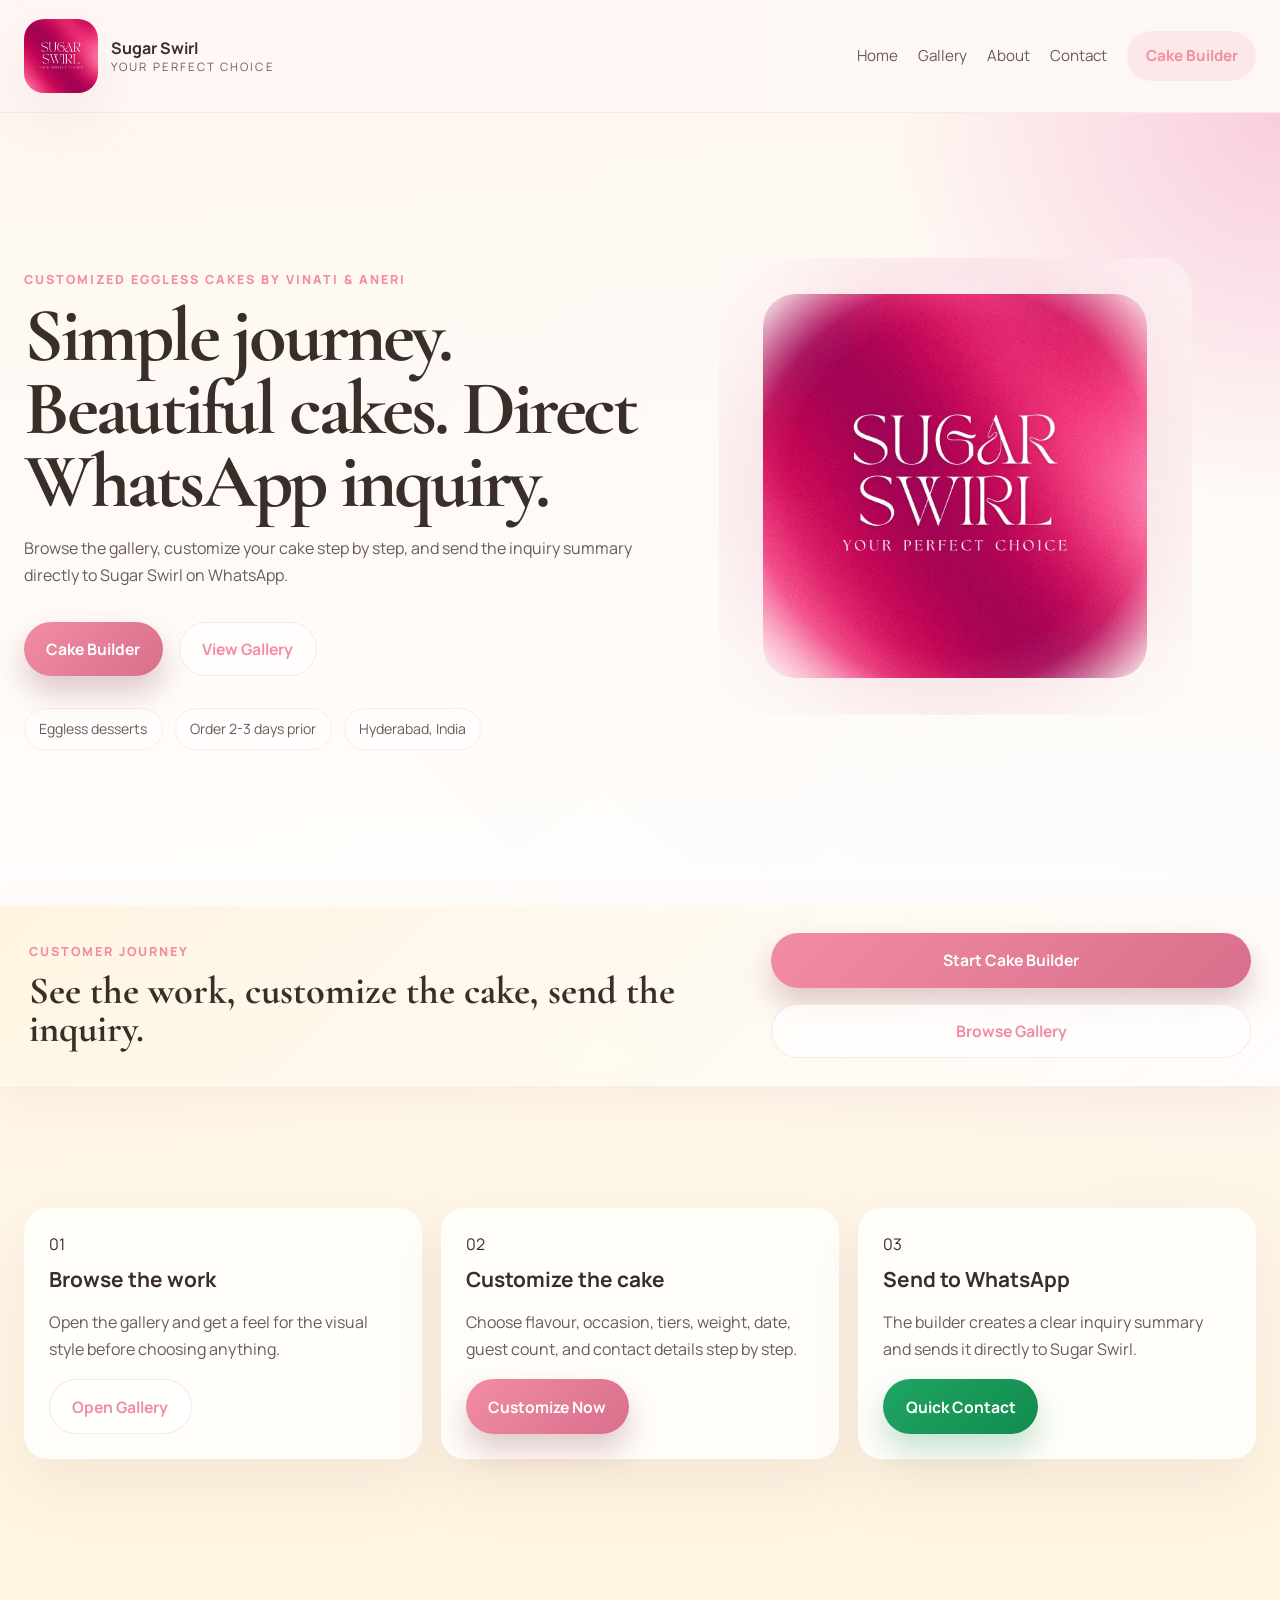
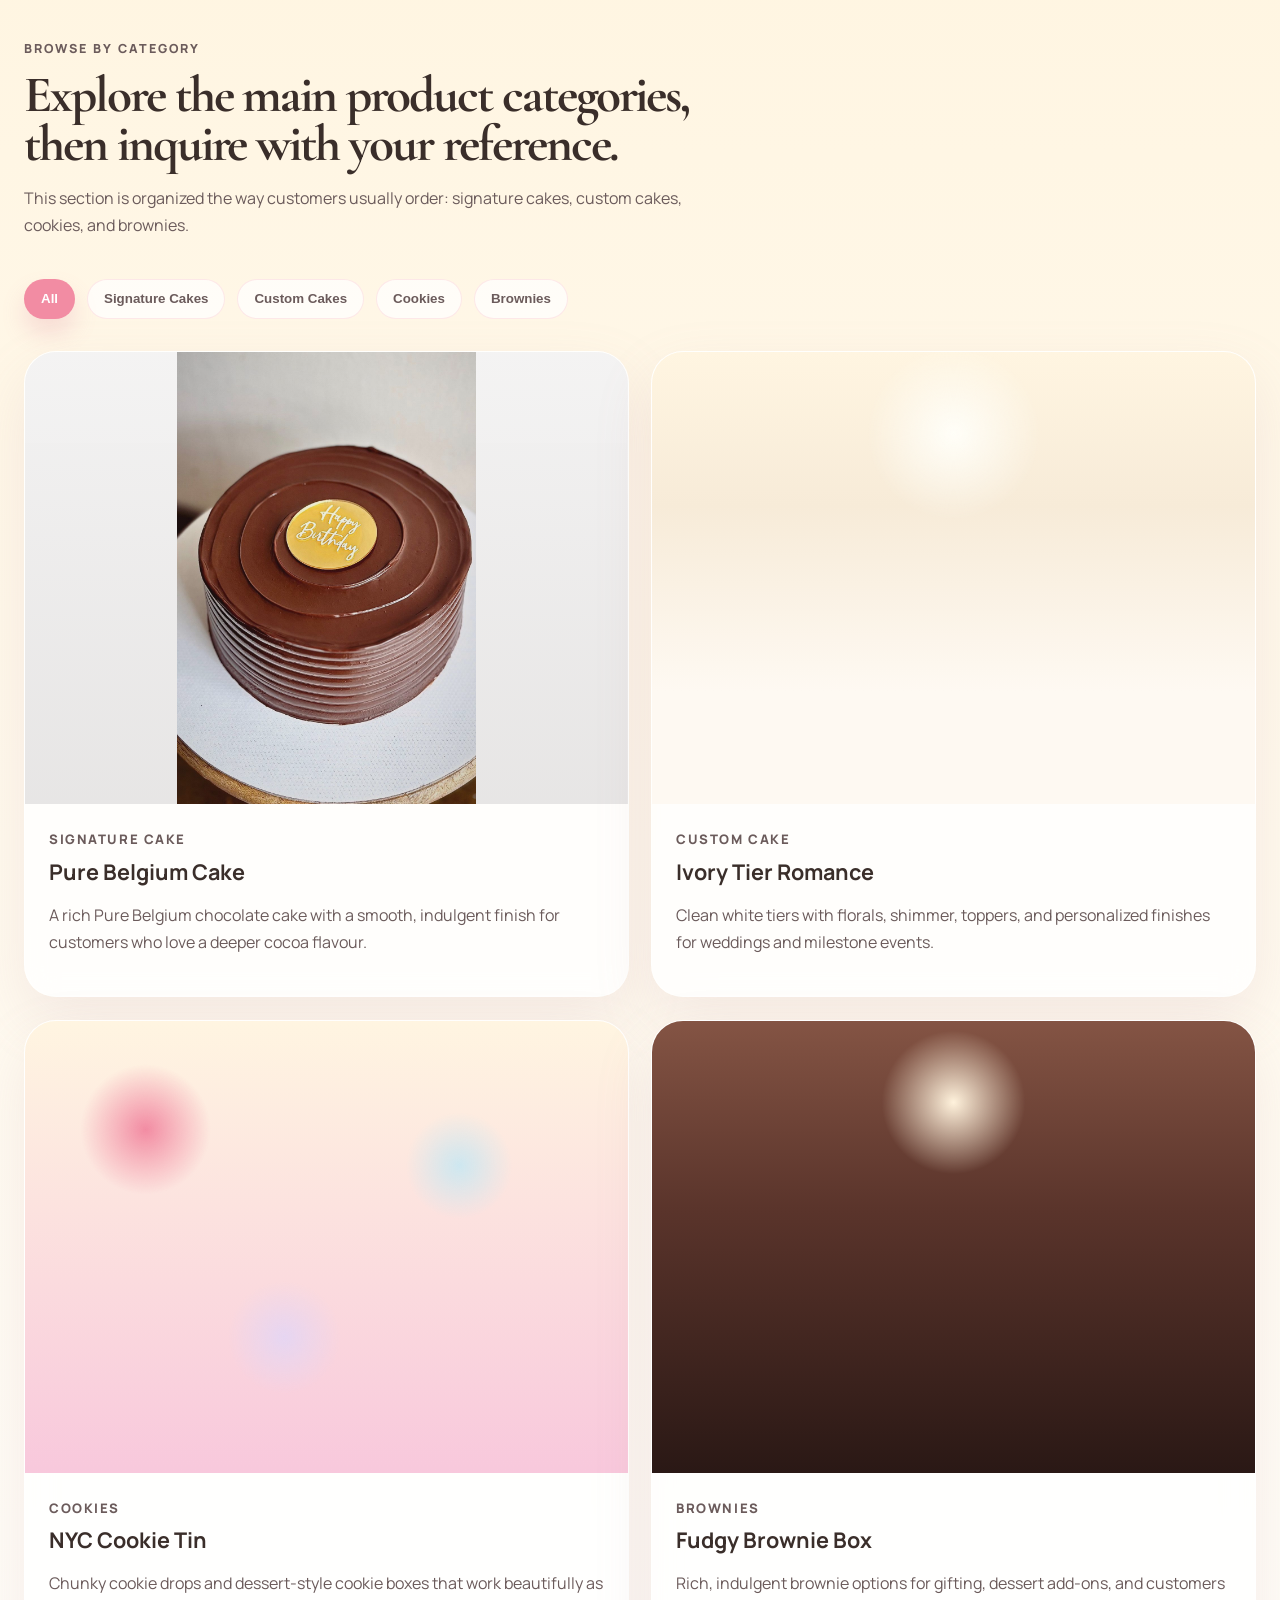
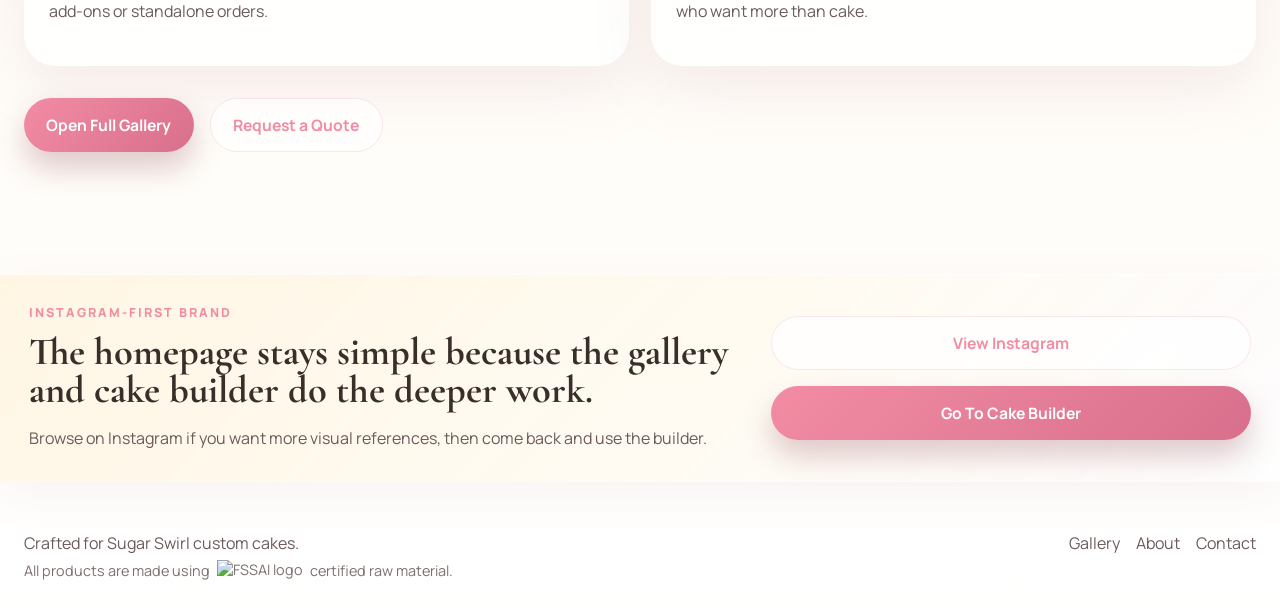
==== index.html @ 15d8296d "initial commit" ====
<!DOCTYPE html>
<html lang="en">
  <head>
    <meta charset="UTF-8" />
    <meta http-equiv="X-UA-Compatible" content="IE=edge" />
    <meta name="viewport" content="width=device-width, initial-scale=1.0" />
    <meta
      name="description"
      content="Sugar Swirl is a Hyderabad-based custom cake studio by Vinati and Aneri, known for eggless desserts, floral finishes, theme cakes, and elegant celebration cakes."
    />
    <title>Sugar Swirl | Customized Eggless Cakes in Hyderabad</title>
    <link rel="preconnect" href="https://fonts.googleapis.com" />
    <link rel="preconnect" href="https://fonts.gstatic.com" crossorigin />
    <link
      href="https://fonts.googleapis.com/css2?family=Cormorant+Garamond:wght@500;600;700&family=Manrope:wght@400;500;600;700;800&display=swap"
      rel="stylesheet"
    />
    <link rel="stylesheet" href="styles.css" />
  </head>
  <body>
    <div class="page-shell">
      <header class="site-header">
        <a class="brand" href="#home" aria-label="Sugar Swirl home">
          <img class="brand-logo" src="assets/Logo.jpeg" alt="Sugar Swirl logo" />
          <span class="brand-copy">
            <strong>Sugar Swirl</strong>
            <small>Your Perfect Choice</small>
          </span>
        </a>

        <button class="menu-toggle" type="button" aria-expanded="false" aria-controls="site-nav">
          <span></span>
          <span></span>
          <span></span>
          <span class="sr-only">Toggle menu</span>
        </button>

        <nav class="site-nav" id="site-nav">
          <a href="index.html">Home</a>
          <a href="portfolio.html">Gallery</a>
          <a href="about.html">About</a>
          <a href="contact.html">Contact</a>
          <a class="nav-cta" href="customize.html">Cake Builder</a>
        </nav>
      </header>

      <main id="home">
        <section class="hero">
          <div class="hero-copy reveal">
            <p class="eyebrow">Customized eggless cakes by Vinati & Aneri</p>
            <h1>Simple journey. Beautiful cakes. Direct WhatsApp inquiry.</h1>
            <p class="hero-text">
              Browse the gallery, customize your cake step by step, and send the inquiry summary
              directly to Sugar Swirl on WhatsApp.
            </p>
            <div class="hero-actions">
              <a class="primary-button" href="customize.html">Cake Builder</a>
              <a class="secondary-button" href="portfolio.html">View Gallery</a>
            </div>
            <ul class="trust-row" aria-label="Business highlights">
              <li>Eggless desserts</li>
              <li>Order 2-3 days prior</li>
              <li>Hyderabad, India</li>
            </ul>
          </div>

          <div class="hero-visual reveal">
            <article class="hero-card hero-card-main">
              <div class="hero-logo-shell">
                <img class="hero-logo-image" src="assets/Logo.jpeg" alt="Sugar Swirl logo" />
              </div>
            </article>
          </div>
        </section>

        <section class="contact-bar reveal" id="contact-bar">
          <div>
            <p class="eyebrow">Customer journey</p>
            <h2>See the work, customize the cake, send the inquiry.</h2>
          </div>
          <div class="contact-bar-actions">
            <a class="primary-button" href="customize.html">Start Cake Builder</a>
            <a class="secondary-button" href="portfolio.html">Browse Gallery</a>
          </div>
        </section>

        <section class="journey-grid section-padding">
          <article class="journey-card reveal">
            <span>01</span>
            <h3>Browse the work</h3>
            <p>Open the gallery and get a feel for the visual style before choosing anything.</p>
            <a class="secondary-button" href="portfolio.html">Open Gallery</a>
          </article>
          <article class="journey-card reveal">
            <span>02</span>
            <h3>Customize the cake</h3>
            <p>Choose flavour, occasion, tiers, weight, date, guest count, and contact details step by step.</p>
            <a class="primary-button" href="customize.html">Customize Now</a>
          </article>
          <article class="journey-card reveal">
            <span>03</span>
            <h3>Send to WhatsApp</h3>
            <p>The builder creates a clear inquiry summary and sends it directly to Sugar Swirl.</p>
            <a class="whatsapp-button" href="contact.html">Quick Contact</a>
          </article>
        </section>

        <section class="collection section-padding" id="collection">
          <div class="section-heading reveal">
            <p class="eyebrow">Browse by category</p>
            <h2>Explore the main product categories, then inquire with your reference.</h2>
            <p>
              This section is organized the way customers usually order: signature cakes, custom cakes,
              cookies, and brownies.
            </p>
          </div>

          <div class="filter-bar reveal" role="tablist" aria-label="Filter cake categories">
            <button class="filter-chip active" type="button" data-filter="all">All</button>
            <button class="filter-chip" type="button" data-filter="signature">Signature Cakes</button>
            <button class="filter-chip" type="button" data-filter="custom">Custom Cakes</button>
            <button class="filter-chip" type="button" data-filter="cookies">Cookies</button>
            <button class="filter-chip" type="button" data-filter="brownies">Brownies</button>
          </div>

          <div class="cake-grid">
              <article class="cake-card reveal" data-category="signature">
                <div class="cake-visual rose-blush"></div>
                <div class="cake-content">
                  <p class="cake-type">Signature Cake</p>
                  <h3>Pure Belgium Cake</h3>
                  <p>A rich Pure Belgium chocolate cake with a smooth, indulgent finish for customers who love a deeper cocoa flavour.</p>
                </div>
              </article>

            <article class="cake-card reveal" data-category="custom">
              <div class="cake-visual ivory-tier"></div>
                <div class="cake-content">
                  <p class="cake-type">Custom Cake</p>
                  <h3>Ivory Tier Romance</h3>
                  <p>Clean white tiers with florals, shimmer, toppers, and personalized finishes for weddings and milestone events.</p>
                </div>
              </article>

            <article class="cake-card reveal" data-category="cookies">
              <div class="cake-visual confetti-pop"></div>
                <div class="cake-content">
                  <p class="cake-type">Cookies</p>
                  <h3>NYC Cookie Tin</h3>
                  <p>Chunky cookie drops and dessert-style cookie boxes that work beautifully as add-ons or standalone orders.</p>
                </div>
              </article>

            <article class="cake-card reveal" data-category="brownies">
              <div class="cake-visual cocoa-luxe"></div>
                <div class="cake-content">
                  <p class="cake-type">Brownies</p>
                  <h3>Fudgy Brownie Box</h3>
                  <p>Rich, indulgent brownie options for gifting, dessert add-ons, and customers who want more than cake.</p>
                </div>
              </article>
          </div>

          <div class="hero-actions reveal">
            <a class="primary-button" href="portfolio.html">Open Full Gallery</a>
            <a class="secondary-button" href="contact.html">Request a Quote</a>
          </div>
        </section>

        <section class="instagram-strip reveal">
          <div class="instagram-copy">
            <p class="eyebrow">Instagram-first brand</p>
            <h2>The homepage stays simple because the gallery and cake builder do the deeper work.</h2>
            <p>Browse on Instagram if you want more visual references, then come back and use the builder.</p>
          </div>
          <div class="instagram-actions">
            <a class="secondary-button" href="https://www.instagram.com/sugar_swirl_/" target="_blank" rel="noreferrer">View Instagram</a>
            <a class="primary-button" href="customize.html">Go To Cake Builder</a>
          </div>
        </section>
      </main>

      <footer class="site-footer">
        <div>
          <p>Crafted for Sugar Swirl custom cakes.</p>
          <p class="footer-note">
            All products are made using
            <img
              class="footer-fssai-logo"
              src="https://encrypted-tbn0.gstatic.com/images?q=tbn:ANd9GcSUWlsV_hyiuvzveFUNTU3FJmmsPg1kYVgACw&s"
              alt="FSSAI logo"
            />
            certified raw material.
          </p>
        </div>
        <div class="footer-links">
          <a href="portfolio.html">Gallery</a>
          <a href="about.html">About</a>
          <a href="contact.html">Contact</a>
        </div>
      </footer>
    </div>

    <script src="script.js"></script>
  </body>
</html>
---- styles.css ----
:root {
  --bg: #fff5e1;
  --bg-accent: #f8c8dc;
  --surface: rgba(255, 255, 255, 0.82);
  --surface-strong: #fffaf6;
  --text: #3a2e2a;
  --muted: #6b5b5b;
  --line: rgba(106, 76, 81, 0.12);
  --primary: #f28ca3;
  --primary-deep: #d86f8c;
  --secondary: #f8c8dc;
  --accent-blue: #cde7f0;
  --accent-lavender: #e6d6f2;
  --gold: #d6b068;
  --shadow: 0 24px 60px rgba(180, 132, 146, 0.14);
  --radius-xl: 32px;
  --radius-lg: 24px;
  --radius-md: 18px;
  --container: min(100%, 100vw);
  --content: min(1360px, calc(100% - 3rem));
  --section-space: clamp(4rem, 7vw, 6rem);
  --hero-space-top: clamp(2rem, 4vw, 3.5rem);
  --hero-space-bottom: clamp(2rem, 4vw, 3rem);
}

*,
*::before,
*::after {
  box-sizing: border-box;
}

html {
  scroll-behavior: smooth;
}

body {
  margin: 0;
  font-family: "Manrope", sans-serif;
  color: var(--text);
  min-width: 100%;
  overflow-x: hidden;
  background:
    radial-gradient(circle at top left, rgba(248, 200, 220, 0.42), transparent 30%),
    radial-gradient(circle at top right, rgba(230, 214, 242, 0.5), transparent 32%),
    linear-gradient(180deg, #fffdf8 0%, var(--bg) 40%, #ffffff 100%);
}

body.menu-open {
  overflow: hidden;
}

a {
  color: inherit;
  text-decoration: none;
}

img {
  max-width: 100%;
  display: block;
}

.sr-only {
  position: absolute;
  width: 1px;
  height: 1px;
  padding: 0;
  margin: -1px;
  overflow: hidden;
  clip: rect(0, 0, 0, 0);
  white-space: nowrap;
  border: 0;
}

.page-shell {
  width: 100%;
}

.stats,
.site-footer,
.brand-notes {
  width: var(--content);
  margin-left: auto;
  margin-right: auto;
}

.hero,
.section-padding,
.instagram-strip,
.contact-bar {
  width: 100%;
}

.site-header {
  display: flex;
  align-items: center;
  justify-content: space-between;
  gap: 1rem;
  width: 100%;
  padding: 1.2rem max(1.5rem, calc((100% - var(--content)) / 2));
  position: sticky;
  top: 0;
  z-index: 20;
  backdrop-filter: blur(18px);
  background: rgba(255, 250, 245, 0.88);
  border-bottom: 1px solid rgba(242, 140, 163, 0.16);
}

.brand {
  display: inline-flex;
  align-items: center;
  gap: 0.85rem;
  transition: transform 0.25s ease;
}

.brand-logo {
  width: 4.6rem;
  height: 4.6rem;
  object-fit: cover;
  border-radius: 20px;
  box-shadow: var(--shadow);
  transition: transform 0.3s ease, box-shadow 0.3s ease;
}

.brand-copy {
  display: grid;
}

.brand-copy strong {
  font-size: 1rem;
}

.brand-copy small {
  color: var(--muted);
  font-size: 0.72rem;
  letter-spacing: 0.18em;
  text-transform: uppercase;
}

.site-nav {
  display: flex;
  align-items: center;
  gap: 1.25rem;
}

.site-nav a {
  position: relative;
  color: var(--muted);
  font-size: 0.95rem;
  transition: color 0.25s ease;
}

.site-nav a::after {
  content: "";
  position: absolute;
  left: 0;
  bottom: -0.35rem;
  width: 100%;
  height: 2px;
  border-radius: 999px;
  background: var(--primary);
  transform: scaleX(0);
  transform-origin: center;
  transition: transform 0.25s ease;
}

.site-nav a:hover,
.site-nav a:focus-visible {
  color: var(--primary);
}

.site-nav a:hover::after,
.site-nav a:focus-visible::after {
  transform: scaleX(1);
}

.brand:hover,
.brand:focus-visible {
  transform: translateY(-1px);
}

.brand:hover .brand-logo,
.brand:focus-visible .brand-logo {
  transform: scale(1.04);
  box-shadow: 0 18px 34px rgba(180, 132, 146, 0.18);
}

.nav-cta {
  padding: 0.9rem 1.15rem;
  border-radius: 999px;
  background: rgba(242, 140, 163, 0.14);
  color: var(--primary) !important;
  font-weight: 700;
}

.menu-toggle {
  display: none;
  width: 3rem;
  height: 3rem;
  border: 1px solid var(--line);
  border-radius: 50%;
  background: rgba(255, 255, 255, 0.8);
  padding: 0.65rem;
  cursor: pointer;
  transition: transform 0.25s ease, box-shadow 0.25s ease, border-color 0.25s ease;
}

.menu-toggle span {
  display: block;
  width: 100%;
  height: 2px;
  background: var(--text);
  margin: 0.24rem 0;
  transition: transform 0.25s ease, background-color 0.25s ease;
}

.menu-toggle:hover,
.menu-toggle:focus-visible {
  transform: translateY(-2px);
  border-color: rgba(242, 140, 163, 0.35);
  box-shadow: 0 12px 24px rgba(180, 132, 146, 0.14);
}

.menu-toggle:hover span,
.menu-toggle:focus-visible span {
  background: var(--primary);
}

.hero {
  display: grid;
  grid-template-columns: 1.1fr 0.9fr;
  gap: clamp(1.5rem, 3vw, 3.5rem);
  align-items: center;
  min-height: clamp(42rem, 88svh, 52rem);
  padding:
    var(--hero-space-top)
    max(1.5rem, calc((100% - var(--content)) / 2))
    var(--hero-space-bottom);
  background:
    radial-gradient(circle at right top, rgba(248, 200, 220, 0.88), transparent 26%),
    linear-gradient(180deg, rgba(255, 249, 241, 0.92), rgba(255, 255, 255, 0.82));
}

.eyebrow {
  margin: 0 0 0.75rem;
  text-transform: uppercase;
  letter-spacing: 0.16em;
  color: var(--primary);
  font-size: 0.78rem;
  font-weight: 800;
}

.hero h1,
.section-heading h2,
.order-copy h2 {
  margin: 0;
  font-family: "Cormorant Garamond", serif;
  font-size: clamp(2.8rem, 6vw, 5.25rem);
  line-height: 0.95;
  letter-spacing: -0.04em;
}

.section-heading h2,
.order-copy h2 {
  font-size: clamp(2.2rem, 4vw, 3.8rem);
}

.hero-text,
.section-heading p,
.order-copy p,
.cake-content p,
.benefit-card p,
.process-card p,
.faq-list p,
.review-quote {
  color: var(--muted);
  line-height: 1.7;
}

.hero-actions {
  display: flex;
  flex-wrap: wrap;
  gap: 1rem;
  margin: 2rem 0;
}

.primary-button,
.secondary-button,
.whatsapp-button {
  display: inline-flex;
  align-items: center;
  justify-content: center;
  min-height: 3.4rem;
  padding: 0.95rem 1.4rem;
  border-radius: 999px;
  border: none;
  cursor: pointer;
  font-weight: 700;
  font-size: 0.98rem;
  position: relative;
  overflow: hidden;
  transform: translateY(0);
  transition:
    transform 0.28s ease,
    box-shadow 0.28s ease,
    background-color 0.28s ease,
    border-color 0.28s ease,
    color 0.28s ease;
}

.primary-button {
  background: linear-gradient(135deg, var(--primary), var(--primary-deep));
  color: #fff;
  box-shadow: 0 16px 30px rgba(126, 49, 64, 0.25);
}

.secondary-button {
  border: 1px solid rgba(242, 140, 163, 0.22);
  background: rgba(255, 255, 255, 0.72);
  color: var(--primary);
}

.whatsapp-button {
  background: linear-gradient(135deg, #1fa463, #128c4e);
  color: #fff;
  box-shadow: 0 16px 30px rgba(18, 140, 78, 0.24);
}

.primary-button::before,
.secondary-button::before,
.whatsapp-button::before {
  content: "";
  position: absolute;
  inset: 0;
  background: linear-gradient(120deg, transparent 20%, rgba(255, 255, 255, 0.35), transparent 80%);
  transform: translateX(-120%);
  transition: transform 0.6s ease;
}

.primary-button:hover,
.primary-button:focus-visible,
.secondary-button:hover,
.secondary-button:focus-visible,
.whatsapp-button:hover,
.whatsapp-button:focus-visible {
  transform: translateY(-3px);
}

.primary-button:hover,
.primary-button:focus-visible {
  box-shadow: 0 20px 34px rgba(216, 111, 140, 0.32);
}

.secondary-button:hover,
.secondary-button:focus-visible {
  border-color: rgba(242, 140, 163, 0.42);
  box-shadow: 0 14px 26px rgba(242, 140, 163, 0.16);
}

.whatsapp-button:hover,
.whatsapp-button:focus-visible {
  box-shadow: 0 20px 34px rgba(18, 140, 78, 0.3);
}

.primary-button:hover::before,
.primary-button:focus-visible::before,
.secondary-button:hover::before,
.secondary-button:focus-visible::before,
.whatsapp-button:hover::before,
.whatsapp-button:focus-visible::before {
  transform: translateX(120%);
}

.primary-button:active,
.secondary-button:active,
.whatsapp-button:active {
  transform: translateY(-1px) scale(0.985);
}

.trust-row {
  display: flex;
  flex-wrap: wrap;
  gap: 0.75rem;
  padding: 0;
  margin: 0;
  list-style: none;
}

.trust-row li,
.cake-meta span {
  padding: 0.65rem 0.9rem;
  border-radius: 999px;
  background: rgba(255, 255, 255, 0.65);
  border: 1px solid rgba(242, 140, 163, 0.16);
  color: var(--muted);
  font-size: 0.88rem;
}

.hero-visual {
  position: relative;
  min-height: clamp(25rem, 42vw, 34rem);
}

.hero-card {
  position: absolute;
  border-radius: var(--radius-xl);
  box-shadow: var(--shadow);
  transition: transform 0.35s ease, box-shadow 0.35s ease;
}

.hero-card-main {
  inset: 3% 12% 12% 0;
  padding: 2rem;
  background:
    linear-gradient(180deg, rgba(255, 252, 252, 0.28), rgba(255, 250, 246, 0.2)),
    radial-gradient(circle at top, rgba(248, 200, 220, 0.24), transparent 42%),
    linear-gradient(135deg, rgba(255, 243, 247, 0.32), rgba(255, 250, 242, 0.16) 65%);
  display: flex;
  flex-direction: column;
  justify-content: center;
  align-items: center;
  box-shadow: none;
}

.hero-card-main::before {
  content: "";
  position: absolute;
  inset: 0;
  border-radius: inherit;
  background:
    radial-gradient(circle at 50% 20%, rgba(255, 255, 255, 0.44), transparent 24%),
    radial-gradient(circle at 50% 52%, rgba(248, 200, 220, 0.34) 0%, rgba(243, 170, 194, 0.28) 28%, rgba(230, 143, 170, 0.18) 56%, rgba(217, 119, 149, 0.06) 82%, transparent 100%);
  opacity: 1;
  mask-image: radial-gradient(circle at center, #000 48%, rgba(0, 0, 0, 0.86) 68%, transparent 100%);
  -webkit-mask-image: radial-gradient(circle at center, #000 48%, rgba(0, 0, 0, 0.86) 68%, transparent 100%);
}

.hero-card-main > * {
  position: relative;
  z-index: 1;
}

.hero-logo-shell {
  display: grid;
  place-items: center;
  width: 100%;
  height: 100%;
  padding: 0;
}

.hero-logo-image {
  width: min(100%, 24rem);
  aspect-ratio: 1 / 1;
  object-fit: cover;
  border-radius: 32px;
  box-shadow: 0 18px 36px rgba(182, 111, 140, 0.12);
  border: none;
  mask-image: radial-gradient(circle at center, #000 62%, rgba(0, 0, 0, 0.92) 74%, transparent 100%);
  -webkit-mask-image: radial-gradient(circle at center, #000 62%, rgba(0, 0, 0, 0.92) 74%, transparent 100%);
  transition: transform 0.45s ease, filter 0.45s ease;
}

.hero-visual:hover .hero-card-main,
.hero-visual:focus-within .hero-card-main {
  transform: translateY(-5px);
  box-shadow: 0 24px 42px rgba(180, 132, 146, 0.14);
}

.hero-visual:hover .hero-logo-image,
.hero-visual:focus-within .hero-logo-image {
  transform: scale(1.03);
  filter: saturate(1.05);
}

.card-tag,
.mini-label {
  display: inline-flex;
  width: fit-content;
  padding: 0.45rem 0.75rem;
  border-radius: 999px;
  background: rgba(255, 255, 255, 0.85);
  color: var(--primary);
  font-size: 0.8rem;
  font-weight: 800;
}

.hero-card-main h2 {
  margin: 1rem 0 0.6rem;
  font-family: "Cormorant Garamond", serif;
  font-size: 2rem;
}

.section-padding {
  padding: var(--section-space) max(1.5rem, calc((100% - var(--content)) / 2));
}

.contact-bar {
  display: grid;
  grid-template-columns: 1.2fr 0.8fr;
  gap: 1.4rem;
  align-items: center;
  margin: 0 0 2rem;
  padding: 1.7rem max(1.8rem, calc((100% - var(--content)) / 2));
  border-radius: 0;
  background:
    linear-gradient(135deg, rgba(255, 245, 225, 0.96), rgba(255, 255, 255, 0.9)),
    radial-gradient(circle at top right, rgba(242, 140, 163, 0.16), transparent 30%);
  border-top: 1px solid rgba(255, 255, 255, 0.56);
  border-bottom: 1px solid rgba(255, 255, 255, 0.56);
  box-shadow: 0 12px 40px rgba(161, 103, 118, 0.08);
  transition: box-shadow 0.3s ease, transform 0.3s ease;
}

.contact-bar:hover,
.contact-bar:focus-within,
.instagram-strip:hover,
.instagram-strip:focus-within {
  transform: translateY(-3px);
  box-shadow: 0 18px 34px rgba(180, 132, 146, 0.14);
}

.contact-bar h2 {
  margin: 0;
  font-family: "Cormorant Garamond", serif;
  font-size: clamp(2rem, 3vw, 3rem);
  line-height: 1;
}

.contact-bar-actions {
  display: grid;
  gap: 1rem;
}

.section-heading {
  max-width: 42rem;
  margin-bottom: 2.5rem;
  transition: transform 0.28s ease, opacity 0.28s ease;
}

.section-heading:hover,
.section-heading:focus-within {
  transform: translateY(-2px);
}

.stats {
  display: grid;
  grid-template-columns: repeat(3, 1fr);
  gap: 1rem;
  margin: 1.25rem 0 clamp(2.5rem, 5vw, 4rem);
}

.stats article,
.benefit-card,
.process-card,
.review-card,
.order-form,
.contact-panel,
.faq-list details,
.cake-card {
  background: var(--surface);
  backdrop-filter: blur(14px);
  border: 1px solid rgba(255, 255, 255, 0.5);
  box-shadow: var(--shadow);
}

.stats article {
  border-radius: var(--radius-lg);
  padding: 1.6rem;
  transition:
    transform 0.26s ease,
    box-shadow 0.26s ease,
    border-color 0.26s ease,
    background-color 0.26s ease;
}

.stats article:hover,
.stats article:focus-within {
  transform: translateY(-4px);
  box-shadow: 0 18px 34px rgba(180, 132, 146, 0.16);
  border-color: rgba(242, 140, 163, 0.28);
}

.stats strong {
  display: block;
  margin-bottom: 0.45rem;
  font-size: 2rem;
  color: var(--primary);
}

.stats span {
  color: var(--muted);
}

.filter-bar {
  display: flex;
  flex-wrap: wrap;
  gap: 0.75rem;
  margin-bottom: 2rem;
}

.filter-chip {
  padding: 0.72rem 1rem;
  border: 1px solid rgba(242, 140, 163, 0.18);
  border-radius: 999px;
  background: rgba(255, 255, 255, 0.7);
  color: var(--muted);
  font-weight: 700;
  cursor: pointer;
  transition: transform 0.22s ease, box-shadow 0.22s ease, border-color 0.22s ease, background-color 0.22s ease, color 0.22s ease;
}

.filter-chip.active {
  background: var(--primary);
  color: #fff;
  box-shadow: 0 14px 24px rgba(216, 111, 140, 0.2);
}

.filter-chip:hover,
.filter-chip:focus-visible {
  transform: translateY(-2px);
  border-color: rgba(242, 140, 163, 0.36);
  box-shadow: 0 12px 22px rgba(180, 132, 146, 0.12);
}

.cake-grid,
.benefit-grid,
.process-grid,
.order,
.gallery-grid {
  display: grid;
  gap: 1.4rem;
}

.cake-grid,
.benefit-grid {
  grid-template-columns: repeat(2, 1fr);
}

.gallery-grid {
  grid-template-columns: repeat(3, 1fr);
  grid-auto-rows: minmax(10rem, auto);
}

.gallery-card {
  overflow: hidden;
  border-radius: var(--radius-xl);
  background: var(--surface);
  border: 1px solid rgba(255, 255, 255, 0.5);
  box-shadow: var(--shadow);
  transition: transform 0.28s ease, box-shadow 0.28s ease;
}

.gallery-scroll {
  position: relative;
  height: min(42rem, 70vh);
  overflow: hidden;
  border-radius: var(--radius-xl);
  mask-image: linear-gradient(to bottom, transparent 0%, black 6%, black 94%, transparent 100%);
}

.gallery-audio-toggle {
  position: absolute;
  right: 1rem;
  bottom: 1rem;
  z-index: 3;
  width: 3.25rem;
  height: 3.25rem;
  border: 1px solid rgba(242, 140, 163, 0.24);
  border-radius: 50%;
  background: rgba(255, 255, 255, 0.88);
  box-shadow: 0 14px 28px rgba(180, 132, 146, 0.16);
  color: var(--primary);
  display: inline-flex;
  align-items: center;
  justify-content: center;
  cursor: pointer;
  backdrop-filter: blur(14px);
  transition:
    transform 0.22s ease,
    box-shadow 0.22s ease,
    border-color 0.22s ease,
    background-color 0.22s ease;
}

.gallery-audio-toggle:hover,
.gallery-audio-toggle:focus-visible {
  transform: translateY(-2px);
  border-color: rgba(242, 140, 163, 0.38);
  box-shadow: 0 18px 32px rgba(180, 132, 146, 0.2);
}

.gallery-audio-toggle .audio-icon-unmuted {
  display: none;
}

.gallery-audio-toggle.is-playing .audio-icon-muted {
  display: none;
}

.gallery-audio-toggle.is-playing .audio-icon-unmuted {
  display: inline;
}

.gallery-columns {
  display: grid;
  grid-template-columns: repeat(3, 1fr);
  gap: 1.4rem;
  align-items: start;
}

.gallery-card:hover,
.gallery-card:focus-within {
  transform: translateY(-6px);
  box-shadow: 0 20px 36px rgba(180, 132, 146, 0.16);
}

.gallery-column {
  display: grid;
  gap: 1.4rem;
  will-change: transform;
}

.gallery-photo,
.gallery-image,
.gallery-video {
  aspect-ratio: 4 / 3;
  min-height: 0;
  display: block;
  width: 100%;
  object-fit: cover;
  background-size: cover;
  background-position: center;
  transition: transform 0.4s ease, filter 0.4s ease;
}

.gallery-card-portrait .gallery-photo,
.gallery-card-portrait .gallery-image,
.gallery-card-portrait .gallery-video {
  aspect-ratio: 4 / 5.3;
}

.gallery-card-landscape .gallery-photo,
.gallery-card-landscape .gallery-image,
.gallery-card-landscape .gallery-video {
  aspect-ratio: 16 / 10;
}

.gallery-card-square .gallery-photo,
.gallery-card-square .gallery-image,
.gallery-card-square .gallery-video {
  aspect-ratio: 1 / 1;
}

.gallery-card:hover .gallery-photo,
.gallery-card:focus-within .gallery-image,
.gallery-card:hover .gallery-image,
.gallery-card:focus-within .gallery-photo,
.gallery-card:hover .gallery-video,
.gallery-card:focus-within .gallery-video {
  transform: scale(1.03);
  filter: saturate(1.04);
}

.gallery-photo-1 {
  background-image: url("assets/IMG_0164.jpg");
}

.gallery-photo-2 {
  background-image: url("assets/IMG_0244.jpg");
}

.gallery-photo-3 {
  background-image: url("assets/IMG_9435.jpg");
}

.gallery-photo-4 {
  background-image: url("assets/IMG_9505.jpg");
}

.gallery-photo-5 {
  background-image: url("assets/IMG_9653.jpg");
}

.gallery-photo-6 {
  background-image: url("assets/IMG_0146.jpg");
}

.gallery-photo-7 {
  background-image: url("assets/IMG_9661.jpg");
}

.gallery-photo-8 {
  background-image: url("assets/IMG_9915.jpg");
}

.gallery-photo-9 {
  background-image: url("assets/IMG_9655.jpg");
}

.brand-notes {
  display: grid;
  grid-template-columns: 0.9fr 1.1fr;
  gap: 1.25rem;
  margin: 1.25rem 0 2rem;
}

.brand-notes article {
  padding: 1.5rem 1.6rem;
  border-radius: var(--radius-lg);
  background: rgba(255, 255, 255, 0.78);
  border: 1px solid rgba(255, 255, 255, 0.5);
  box-shadow: var(--shadow);
  transition:
    transform 0.28s ease,
    box-shadow 0.28s ease,
    border-color 0.28s ease,
    background-color 0.28s ease;
}

.brand-notes article:hover,
.brand-notes article:focus-within {
  transform: translateY(-4px);
  box-shadow: 0 18px 34px rgba(180, 132, 146, 0.16);
  border-color: rgba(242, 140, 163, 0.24);
}

.brand-notes h3 {
  margin: 0;
  font-family: "Cormorant Garamond", serif;
  font-size: clamp(1.8rem, 3vw, 2.5rem);
  line-height: 1;
}

.brand-notes p:last-child,
.brand-notes p {
  color: var(--muted);
  line-height: 1.7;
}

.gallery-copy {
  padding: 1.4rem 1.5rem 1.6rem;
}

.gallery-copy h3 {
  margin: 0 0 0.45rem;
  font-size: 1.35rem;
}

.gallery-copy p:last-child {
  margin-bottom: 0;
  color: var(--muted);
  line-height: 1.7;
}

.instagram-strip {
  display: grid;
  grid-template-columns: 1.2fr 0.8fr;
  gap: 1.4rem;
  align-items: center;
  margin: 0 0 1.5rem;
  padding: 1.8rem max(1.8rem, calc((100% - var(--content)) / 2));
  border-radius: 0;
  background:
    linear-gradient(135deg, rgba(255, 245, 225, 0.92), rgba(255, 255, 255, 0.82)),
    radial-gradient(circle at top right, rgba(230, 214, 242, 0.3), transparent 30%);
  border-top: 1px solid rgba(255, 255, 255, 0.56);
  border-bottom: 1px solid rgba(255, 255, 255, 0.56);
  box-shadow: 0 12px 40px rgba(161, 103, 118, 0.08);
}

.instagram-copy h2 {
  margin: 0;
  font-family: "Cormorant Garamond", serif;
  font-size: clamp(2rem, 3vw, 3rem);
  line-height: 1;
}

.instagram-copy p:last-child {
  margin-bottom: 0;
  color: var(--muted);
  line-height: 1.7;
}

.instagram-actions {
  display: grid;
  gap: 1rem;
}

.signature-grid {
  display: grid;
  grid-template-columns: repeat(4, 1fr);
  gap: 1.2rem;
}

.signature-card {
  padding: 1.5rem;
  border-radius: var(--radius-lg);
  background: rgba(255, 255, 255, 0.82);
  border: 1px solid rgba(255, 255, 255, 0.5);
  box-shadow: var(--shadow);
  transition: transform 0.28s ease, box-shadow 0.28s ease, border-color 0.28s ease;
}

.signature-card:hover,
.signature-card:focus-within,
.journey-card:hover,
.journey-card:focus-within,
.benefit-card:hover,
.benefit-card:focus-within,
.process-card:hover,
.process-card:focus-within,
.review-card:hover,
.review-card:focus-within,
.contact-panel:hover,
.contact-panel:focus-within,
.faq-list details:hover,
.faq-list details:focus-within {
  transform: translateY(-4px);
  box-shadow: 0 18px 34px rgba(180, 132, 146, 0.16);
}

.signature-card span {
  display: inline-flex;
  margin-bottom: 1rem;
  color: var(--primary);
  font-size: 0.85rem;
  font-weight: 800;
  letter-spacing: 0.14em;
}

.signature-card h3 {
  margin: 0 0 0.6rem;
  font-size: 1.3rem;
}

.signature-card p {
  margin: 0;
  color: var(--muted);
  line-height: 1.7;
}

.cake-card {
  overflow: hidden;
  border-radius: var(--radius-xl);
  transition: transform 0.3s ease, opacity 0.3s ease;
}

.cake-card.hidden {
  display: none;
}

.cake-card:hover {
  transform: translateY(-6px);
}

.cake-visual {
  aspect-ratio: 4 / 3;
  min-height: 0;
  background-size: cover;
  background-position: center;
  transition: transform 0.4s ease, filter 0.4s ease;
}

.cake-card:hover .cake-visual,
.cake-card:focus-within .cake-visual {
  transform: scale(1.03);
  filter: saturate(1.05);
}

.rose-blush {
  background-image:
    linear-gradient(180deg, rgba(58, 46, 42, 0.06), rgba(58, 46, 42, 0.12)),
    url("assets/Signature.jpeg");
  background-size: cover, contain;
  background-position: center, center;
  background-repeat: no-repeat, no-repeat;
  background-color: rgba(255, 255, 255, 0.85);
}

.ivory-tier {
  background:
    radial-gradient(circle at 50% 18%, #fffef8 0%, transparent 18%),
    linear-gradient(180deg, #fff5e1 0%, #f7ebd8 34%, #fef9f2 75%);
}

.confetti-pop {
  background:
    radial-gradient(circle at 20% 24%, #f28ca3 0%, transparent 11%),
    radial-gradient(circle at 72% 32%, #cde7f0 0%, transparent 10%),
    radial-gradient(circle at 43% 70%, #e6d6f2 0%, transparent 12%),
    linear-gradient(180deg, #fff5e1 0%, #f8c8dc 100%);
}

.cocoa-luxe {
  background:
    radial-gradient(circle at 50% 18%, #fff2dc 0%, transparent 15%),
    linear-gradient(180deg, #845444 0%, #5a342b 42%, #2a1815 100%);
}

.cake-content {
  padding: 1.5rem;
}

.cake-type {
  margin: 0 0 0.4rem;
  color: var(--primary);
  font-size: 0.82rem;
  text-transform: uppercase;
  letter-spacing: 0.12em;
  font-weight: 800;
}

.cake-content h3,
.benefit-card h3,
.process-card h3 {
  margin: 0 0 0.65rem;
  font-size: 1.35rem;
}

.cake-meta {
  display: flex;
  flex-wrap: wrap;
  gap: 0.6rem;
  margin-top: 1.2rem;
}

.benefit-card,
.process-card,
.review-card,
.contact-panel,
.faq-list details {
  border-radius: var(--radius-lg);
}

.benefit-card,
.process-card {
  padding: 1.6rem;
}

.process-grid {
  grid-template-columns: repeat(3, 1fr);
}

.process-card span {
  display: inline-flex;
  margin-bottom: 1rem;
  color: var(--gold);
  font-size: 0.9rem;
  font-weight: 800;
  letter-spacing: 0.14em;
}

.review-shell {
  display: grid;
  grid-template-columns: auto 1fr auto;
  gap: 1rem;
  align-items: center;
}

.review-card {
  padding: clamp(1.4rem, 3vw, 2rem);
}

.review-quote {
  margin: 0;
  font-size: 1.15rem;
}

.review-meta {
  margin-top: 1.4rem;
}

.review-meta span {
  display: block;
  margin-top: 0.3rem;
  color: var(--muted);
}

.review-nav {
  width: 3rem;
  height: 3rem;
  border: 1px solid rgba(242, 140, 163, 0.2);
  border-radius: 50%;
  background: rgba(255, 255, 255, 0.74);
  color: var(--primary);
  font-size: 1.1rem;
  cursor: pointer;
  transition: transform 0.22s ease, box-shadow 0.22s ease, border-color 0.22s ease, background-color 0.22s ease;
}

.review-nav:hover,
.review-nav:focus-visible {
  transform: translateY(-2px);
  border-color: rgba(242, 140, 163, 0.4);
  background: rgba(255, 255, 255, 0.96);
  box-shadow: 0 12px 22px rgba(180, 132, 146, 0.14);
}

.order {
  grid-template-columns: 0.95fr 1.05fr;
  align-items: start;
}

.contact-panel,
.order-form {
  padding: clamp(1.2rem, 2.4vw, 1.6rem);
}

.contact-panel {
  display: grid;
  gap: 0.9rem;
}

.contact-panel p {
  margin: 0;
}

.order-form {
  display: grid;
  grid-template-columns: repeat(2, 1fr);
  gap: 1rem;
}

.order-form label {
  display: grid;
  gap: 0.45rem;
  font-size: 0.92rem;
  font-weight: 700;
}

.order-form input,
.order-form select,
.order-form textarea {
  width: 100%;
  border: 1px solid rgba(115, 92, 89, 0.2);
  border-radius: 16px;
  padding: 0.95rem 1rem;
  background: rgba(255, 255, 255, 0.9);
  color: var(--text);
  font: inherit;
}

.full-width {
  grid-column: 1 / -1;
}

.form-feedback {
  margin: 0;
  color: var(--primary);
  font-weight: 700;
}

.faq-list {
  display: grid;
  gap: 1rem;
}

.faq-list details {
  padding: 1.15rem 1.2rem;
}

.faq-list summary {
  cursor: pointer;
  font-weight: 800;
}

.faq-list p {
  margin: 0.85rem 0 0;
}

.site-footer {
  display: flex;
  justify-content: space-between;
  gap: 1rem;
  padding: 1.6rem 0 2.2rem;
  color: var(--muted);
}

.site-footer p {
  margin: 0;
}

.footer-note {
  margin-top: 0.35rem !important;
  font-size: 0.9rem;
  color: rgba(107, 91, 91, 0.88);
  display: flex;
  align-items: center;
  gap: 0.45rem;
  flex-wrap: wrap;
}

.footer-fssai-logo {
  height: 1.35rem;
  width: auto;
  object-fit: contain;
  vertical-align: middle;
}

.footer-links {
  display: flex;
  flex-wrap: wrap;
  gap: 1rem;
}

.footer-links a:hover,
.footer-links a:focus-visible {
  color: var(--primary);
}

.footer-links a {
  transition: color 0.22s ease, transform 0.22s ease;
}

.footer-links a:hover,
.footer-links a:focus-visible {
  transform: translateY(-1px);
}

.journey-grid {
  display: grid;
  grid-template-columns: repeat(3, 1fr);
  gap: 1.2rem;
}

.journey-card {
  padding: 1.5rem;
  border-radius: var(--radius-lg);
  background: rgba(255, 255, 255, 0.82);
  border: 1px solid rgba(255, 255, 255, 0.5);
  box-shadow: var(--shadow);
  transition: transform 0.28s ease, box-shadow 0.28s ease, border-color 0.28s ease;
}

.journey-card span,
.builder-step .eyebrow {
  display: inline-flex;
}

.journey-card h3 {
  margin: 0.65rem 0 0.55rem;
  font-size: 1.3rem;
}

.journey-card p {
  color: var(--muted);
  line-height: 1.7;
}

.customizer-shell {
  padding: clamp(1.2rem, 2.2vw, 1.8rem);
  border-radius: var(--radius-xl);
  background: rgba(255, 255, 255, 0.82);
  border: 1px solid rgba(255, 255, 255, 0.5);
  box-shadow: var(--shadow);
  transition: transform 0.3s ease, box-shadow 0.3s ease, border-color 0.3s ease;
}

.customizer-shell:hover,
.customizer-shell:focus-within {
  transform: translateY(-3px);
  box-shadow: 0 20px 38px rgba(180, 132, 146, 0.16);
  border-color: rgba(242, 140, 163, 0.22);
}

.customizer-progress {
  margin-bottom: 1.4rem;
}

.customizer-progress-bar {
  width: 100%;
  height: 0.65rem;
  border-radius: 999px;
  background: rgba(242, 140, 163, 0.14);
  overflow: hidden;
}

.customizer-progress-bar span {
  display: block;
  width: 12.5%;
  height: 100%;
  border-radius: inherit;
  background: linear-gradient(135deg, var(--primary), var(--primary-deep));
  transition: width 0.3s ease;
}

.customizer-progress p {
  margin: 0.7rem 0 0;
  color: var(--muted);
  font-weight: 700;
}

.builder-step {
  display: none;
}

.builder-step.active {
  display: block;
  animation: builderStepIn 0.4s ease;
}

.builder-heading {
  max-width: 48rem;
  margin-bottom: 1.6rem;
}

.option-grid {
  display: grid;
  gap: 1rem;
}

.option-grid-three {
  grid-template-columns: repeat(3, 1fr);
}

.option-grid-four {
  grid-template-columns: repeat(4, 1fr);
}

.option-card {
  display: grid;
  gap: 0.8rem;
  width: 100%;
  padding: 1rem;
  border: 1px solid rgba(242, 140, 163, 0.18);
  border-radius: 22px;
  background: rgba(255, 255, 255, 0.88);
  text-align: left;
  cursor: pointer;
  transition: transform 0.25s ease, box-shadow 0.25s ease, border-color 0.25s ease;
}

.option-card:hover,
.option-card:focus-visible {
  transform: translateY(-3px);
  box-shadow: 0 16px 30px rgba(180, 132, 146, 0.16);
}

.option-card.selected {
  border-color: var(--primary);
  box-shadow: 0 18px 34px rgba(242, 140, 163, 0.2);
  background: rgba(255, 255, 255, 0.96);
}

.option-card.is-disabled {
  opacity: 0.42;
  cursor: not-allowed;
  box-shadow: none;
}

.option-card.is-disabled:hover,
.option-card.is-disabled:focus-visible {
  transform: none;
  box-shadow: none;
}

.option-card h3 {
  margin: 0;
  font-size: 1.08rem;
}

.option-card p {
  margin: 0;
  color: var(--muted);
  line-height: 1.6;
  font-size: 0.92rem;
}

.option-art {
  aspect-ratio: 4 / 3;
  border-radius: 18px;
  background-size: cover;
  background-position: center;
}

.art-belgium,
.art-mousse,
.art-forest,
.art-chip,
.art-pineapple,
.art-fruit,
.art-strawberry,
.art-blueberry,
.art-butterscotch,
.art-caramel,
.art-rose,
.art-cookies,
.art-nutella,
.art-walnut,
.art-biscoff,
.art-redvelvet,
.art-custom-flavor,
.art-tier-1,
.art-tier-2,
.art-tier-3,
.art-tier-custom,
.art-weight-small,
.art-weight-1,
.art-weight-15,
.art-weight-large,
.art-reference-yes,
.art-reference-no,
.art-others {
  background-image: linear-gradient(135deg, rgba(248, 200, 220, 0.9), rgba(255, 245, 225, 0.95));
}

.art-belgium {
  background-image: linear-gradient(135deg, #3b1f1b, #5a342d);
}

.art-mousse {
  background-image: linear-gradient(135deg, #8b5e3c, #c29368);
}

.art-chip {
  background-image:
    radial-gradient(circle at 20% 28%, #2b1b17 0 7%, transparent 8%),
    radial-gradient(circle at 70% 35%, #2b1b17 0 6%, transparent 7%),
    radial-gradient(circle at 42% 72%, #2b1b17 0 6%, transparent 7%),
    linear-gradient(135deg, #6b3e2e, #9a6653);
}

.art-walnut {
  background-image: linear-gradient(135deg, #4a2c2a, #c8a27a);
}

.art-forest {
  background-image: linear-gradient(135deg, #3a1f1d 0%, #c21833 58%, #f5f5f5 100%);
}

.art-redvelvet {
  background-image: linear-gradient(135deg, #9b1b30, #fff1e6);
}

.art-strawberry {
  background-image: linear-gradient(135deg, #f06292, #f8c8dc);
}

.art-blueberry {
  background-image: linear-gradient(135deg, #3f51b5, #4b3f72);
}

.art-pineapple {
  background-image: linear-gradient(135deg, #ffd54f, #fff5b0);
}

.art-fruit {
  background-image: linear-gradient(135deg, #ff8a65 0%, #ffd54f 45%, #81c784 100%);
}

.art-butterscotch {
  background-image: linear-gradient(135deg, #d4a017, #f0cc68);
}

.art-caramel {
  background-image: linear-gradient(135deg, #b87333, #e6c9a8);
}

.art-rose {
  background-image: linear-gradient(135deg, #e8a0bf, #a3c585);
}

.art-cookies {
  background-image:
    radial-gradient(circle at 22% 24%, #2c2c2c 0 6%, transparent 7%),
    radial-gradient(circle at 62% 38%, #2c2c2c 0 5%, transparent 6%),
    radial-gradient(circle at 40% 70%, #2c2c2c 0 5%, transparent 6%),
    linear-gradient(135deg, #f5f5f5, #ddd8d3);
}

.art-nutella {
  background-image: linear-gradient(135deg, #5a2e1f, #d4af37);
}

.art-biscoff {
  background-image: linear-gradient(135deg, #c68642, #e2b37d);
}

.art-custom-flavor {
  background-image: linear-gradient(
    135deg,
    #3b1f1b 0%,
    #8b5e3c 8%,
    #3a1f1d 16%,
    #6b3e2e 24%,
    #ffd54f 32%,
    #ffb74d 40%,
    #f06292 48%,
    #4b3f72 56%,
    #d4a017 64%,
    #b87333 72%,
    #e8a0bf 80%,
    #f5f5f5 86%,
    #5a2e1f 92%,
    #c68642 96%,
    #9b1b30 100%
  );
}

.art-reference-yes {
  background-image:
    url("data:image/svg+xml,%3Csvg xmlns='http://www.w3.org/2000/svg' viewBox='0 0 320 240'%3E%3Cg fill='none' stroke='%23140c10' stroke-width='4' stroke-linecap='round' stroke-linejoin='round'%3E%3Crect x='116' y='30' width='88' height='158' rx='24'/%3E%3Cpath d='M146 42h28'/%3E%3Ccircle cx='160' cy='42' r='2' fill='%23140c10'/%3E%3Crect x='128' y='52' width='64' height='116' rx='10'/%3E%3Cpath d='M160 62v10'/%3E%3Cpath d='M160 56c4 3 4 6 0 8-4-2-4-5 0-8z'/%3E%3Cellipse cx='160' cy='84' rx='14' ry='5'/%3E%3Cpath d='M146 84v18'/%3E%3Cpath d='M174 84v18'/%3E%3Cellipse cx='160' cy='102' rx='14' ry='5'/%3E%3Cellipse cx='160' cy='114' rx='22' ry='6'/%3E%3Cpath d='M138 114v26'/%3E%3Cpath d='M182 114v26'/%3E%3Cellipse cx='160' cy='140' rx='22' ry='6'/%3E%3Cpath d='M214 128c8-5 17-3 20 5'/%3E%3Cpath d='M207 116c8-6 17-4 20 4'/%3E%3Cpath d='M200 103c8-6 17-4 20 4'/%3E%3Cpath d='M195 96c-4 12-2 28 8 39'/%3E%3Cpath d='M106 74l10-10'/%3E%3Cpath d='M204 74l10-10'/%3E%3Cpath d='M160 18v14'/%3E%3C/g%3E%3C/svg%3E"),
    linear-gradient(135deg, #cde7f0, #e6d6f2);
  background-size: 58% auto, cover;
  background-position: center, center;
  background-repeat: no-repeat, no-repeat;
}

.art-reference-no {
  background-image:
    url("data:image/svg+xml,%3Csvg xmlns='http://www.w3.org/2000/svg' viewBox='0 0 320 240'%3E%3Cg fill='none' stroke='%23140c10' stroke-width='4' stroke-linecap='round' stroke-linejoin='round'%3E%3Cpath d='M98 78c0-18 14-32 32-32h60c18 0 32 14 32 32v32c0 18-14 32-32 32h-46l-26 20 6-20h-2c-18 0-32-14-32-32z'/%3E%3Cpath d='M170 134l34-34'/%3E%3Cpath d='M159 145l11-11'/%3E%3Cpath d='M204 100l10 10'/%3E%3Cpath d='M154 150l-4 14 14-4'/%3E%3C/g%3E%3C/svg%3E"),
    linear-gradient(135deg, #fff5e1, #f8c8dc);
  background-size: 56% auto, cover;
  background-position: center, center;
  background-repeat: no-repeat, no-repeat;
}

.art-tier-1 {
  background-image:
    url("data:image/svg+xml,%3Csvg xmlns='http://www.w3.org/2000/svg' viewBox='0 0 320 240'%3E%3Cg fill='none' stroke='%23000' stroke-width='4' stroke-linecap='round' stroke-linejoin='round'%3E%3Cellipse cx='160' cy='85' rx='42' ry='12'/%3E%3Cpath d='M118 85v58'/%3E%3Cpath d='M202 85v58'/%3E%3Cellipse cx='160' cy='143' rx='42' ry='12'/%3E%3C/g%3E%3C/svg%3E"),
    linear-gradient(135deg, rgba(248, 200, 220, 0.9), rgba(255, 245, 225, 0.95));
  background-size: 44% auto, cover;
  background-position: center 48%, center;
  background-repeat: no-repeat, no-repeat;
}

.art-tier-2 {
  background-image:
    url("data:image/svg+xml,%3Csvg xmlns='http://www.w3.org/2000/svg' viewBox='0 0 320 240'%3E%3Cg fill='none' stroke='%23000' stroke-width='4' stroke-linecap='round' stroke-linejoin='round'%3E%3Cellipse cx='160' cy='68' rx='32' ry='10'/%3E%3Cpath d='M128 68v40'/%3E%3Cpath d='M192 68v40'/%3E%3Cellipse cx='160' cy='108' rx='32' ry='10'/%3E%3Cellipse cx='160' cy='120' rx='52' ry='14'/%3E%3Cpath d='M108 120v58'/%3E%3Cpath d='M212 120v58'/%3E%3Cellipse cx='160' cy='178' rx='52' ry='14'/%3E%3C/g%3E%3C/svg%3E"),
    linear-gradient(135deg, rgba(248, 200, 220, 0.9), rgba(255, 245, 225, 0.95));
  background-size: 44% auto, cover;
  background-position: center 48%, center;
  background-repeat: no-repeat, no-repeat;
}

.art-tier-3 {
  background-image:
    url("data:image/svg+xml,%3Csvg xmlns='http://www.w3.org/2000/svg' viewBox='0 0 320 240'%3E%3Cg fill='none' stroke='%23000' stroke-width='4' stroke-linecap='round' stroke-linejoin='round'%3E%3Cellipse cx='160' cy='42' rx='22' ry='8'/%3E%3Cpath d='M138 42v26'/%3E%3Cpath d='M182 42v26'/%3E%3Cellipse cx='160' cy='68' rx='22' ry='8'/%3E%3Cellipse cx='160' cy='82' rx='34' ry='10'/%3E%3Cpath d='M126 82v38'/%3E%3Cpath d='M194 82v38'/%3E%3Cellipse cx='160' cy='120' rx='34' ry='10'/%3E%3Cellipse cx='160' cy='134' rx='54' ry='14'/%3E%3Cpath d='M106 134v58'/%3E%3Cpath d='M214 134v58'/%3E%3Cellipse cx='160' cy='192' rx='54' ry='14'/%3E%3C/g%3E%3C/svg%3E"),
    linear-gradient(135deg, rgba(248, 200, 220, 0.9), rgba(255, 245, 225, 0.95));
  background-size: 44% auto, cover;
  background-position: center 48%, center;
  background-repeat: no-repeat, no-repeat;
}

.art-tier-custom {
  background-image:
    url("data:image/svg+xml,%3Csvg xmlns='http://www.w3.org/2000/svg' viewBox='0 0 320 240'%3E%3Cg fill='none' stroke='%23000' stroke-width='4' stroke-linecap='round' stroke-linejoin='round'%3E%3Cellipse cx='160' cy='28' rx='18' ry='7'/%3E%3Cpath d='M142 28v22'/%3E%3Cpath d='M178 28v22'/%3E%3Cellipse cx='160' cy='50' rx='18' ry='7'/%3E%3Cellipse cx='160' cy='64' rx='28' ry='9'/%3E%3Cpath d='M132 64v28'/%3E%3Cpath d='M188 64v28'/%3E%3Cellipse cx='160' cy='92' rx='28' ry='9'/%3E%3Cellipse cx='160' cy='106' rx='38' ry='11'/%3E%3Cpath d='M122 106v34'/%3E%3Cpath d='M198 106v34'/%3E%3Cellipse cx='160' cy='140' rx='38' ry='11'/%3E%3Cellipse cx='160' cy='156' rx='52' ry='14'/%3E%3Cpath d='M108 156v44'/%3E%3Cpath d='M212 156v44'/%3E%3Cellipse cx='160' cy='200' rx='52' ry='14'/%3E%3C/g%3E%3C/svg%3E"),
    linear-gradient(135deg, rgba(248, 200, 220, 0.9), rgba(255, 245, 225, 0.95));
  background-size: 44% auto, cover;
  background-position: center 48%, center;
  background-repeat: no-repeat, no-repeat;
}

.art-birthday {
  background-image:
    linear-gradient(180deg, rgba(58, 46, 42, 0.06), rgba(58, 46, 42, 0.12)),
    url("assets/Birthday.jpeg");
}

.art-anniversary {
  background-image:
    linear-gradient(180deg, rgba(58, 46, 42, 0.06), rgba(58, 46, 42, 0.12)),
    url("assets/Anniversary.jpeg");
}

.art-bride {
  background-image:
    linear-gradient(180deg, rgba(58, 46, 42, 0.06), rgba(58, 46, 42, 0.12)),
    url("assets/Bride To Be.jpeg");
}

.art-engagement {
  background-image:
    linear-gradient(180deg, rgba(58, 46, 42, 0.06), rgba(58, 46, 42, 0.12)),
    url("assets/Engagement.jpeg");
}

.art-wedding {
  background-image:
    linear-gradient(180deg, rgba(58, 46, 42, 0.06), rgba(58, 46, 42, 0.12)),
    url("assets/Wedding.jpeg");
}

.art-baby {
  background-image:
    linear-gradient(180deg, rgba(58, 46, 42, 0.06), rgba(58, 46, 42, 0.12)),
    url("assets/Baby Shower.jpeg");
}

.art-kids {
  background-image:
    linear-gradient(180deg, rgba(58, 46, 42, 0.06), rgba(58, 46, 42, 0.12)),
    url("assets/Wedding.jpeg");
}

.art-corporate {
  background-image:
    linear-gradient(180deg, rgba(58, 46, 42, 0.06), rgba(58, 46, 42, 0.12)),
    url("assets/Corporate Party.png");
}

.art-others {
  background-image: linear-gradient(135deg, #fff5e1, #f8c8dc, #e6d6f2);
}

.builder-input-shell,
.builder-input-grid {
  display: grid;
  gap: 1rem;
}

.builder-input-grid {
  grid-template-columns: repeat(2, 1fr);
}

.builder-input-card {
  display: grid;
  gap: 0.5rem;
  padding: 1rem;
  border-radius: 22px;
  background: rgba(255, 255, 255, 0.88);
  border: 1px solid rgba(242, 140, 163, 0.18);
  font-weight: 700;
  transition:
    transform 0.24s ease,
    box-shadow 0.24s ease,
    border-color 0.24s ease,
    background-color 0.24s ease;
}

.builder-input-card:hover,
.builder-input-card:focus-within {
  transform: translateY(-3px);
  box-shadow: 0 16px 30px rgba(180, 132, 146, 0.14);
  border-color: rgba(242, 140, 163, 0.3);
  background: rgba(255, 255, 255, 0.96);
}

.builder-input-card span {
  color: var(--muted);
  font-size: 0.92rem;
}

.builder-input-card input {
  width: 100%;
  border: 1px solid rgba(115, 92, 89, 0.2);
  border-radius: 16px;
  padding: 0.95rem 1rem;
  background: rgba(255, 255, 255, 0.96);
  color: var(--text);
  font: inherit;
  transition: border-color 0.22s ease, box-shadow 0.22s ease, background-color 0.22s ease;
}

.builder-input-card textarea {
  width: 100%;
  border: 1px solid rgba(115, 92, 89, 0.2);
  border-radius: 16px;
  padding: 0.95rem 1rem;
  background: rgba(255, 255, 255, 0.96);
  color: var(--text);
  font: inherit;
  resize: vertical;
  transition: border-color 0.22s ease, box-shadow 0.22s ease, background-color 0.22s ease;
}

.builder-input-card input:hover,
.builder-input-card textarea:hover,
.builder-input-card input:focus,
.builder-input-card textarea:focus {
  border-color: rgba(242, 140, 163, 0.42);
  box-shadow: 0 0 0 4px rgba(242, 140, 163, 0.12);
  background: #fff;
  outline: none;
}

.summary-card {
  display: grid;
  gap: 0.75rem;
  padding: 1.2rem;
  border-radius: 24px;
  background: rgba(255, 255, 255, 0.92);
  border: 1px solid rgba(242, 140, 163, 0.18);
  transition:
    transform 0.24s ease,
    box-shadow 0.24s ease,
    border-color 0.24s ease,
    background-color 0.24s ease;
}

.summary-card:hover,
.summary-card:focus-within {
  transform: translateY(-3px);
  box-shadow: 0 18px 32px rgba(180, 132, 146, 0.14);
  border-color: rgba(242, 140, 163, 0.3);
}

.summary-card p {
  margin: 0;
  color: var(--muted);
}

.summary-card strong {
  color: var(--text);
}

.builder-controls {
  display: flex;
  justify-content: space-between;
  gap: 1rem;
  margin-top: 1.6rem;
}

.builder-summary-action {
  display: none;
}

.builder-controls.is-summary {
  justify-content: flex-start;
}

.builder-controls.is-summary .builder-summary-action {
  display: inline-flex;
}

.builder-controls.is-summary #builder-next {
  display: none !important;
}

.builder-controls .secondary-button[disabled],
.builder-controls .primary-button[disabled] {
  opacity: 0.55;
  cursor: not-allowed;
  transform: none;
  box-shadow: none;
}

@keyframes builderStepIn {
  from {
    opacity: 0;
    transform: translateY(10px);
  }

  to {
    opacity: 1;
    transform: translateY(0);
  }
}

.portfolio-hero .hero-card-main::before {
  background:
    radial-gradient(circle at 50% 15%, rgba(255, 255, 255, 0.9), transparent 25%),
    radial-gradient(circle at 50% 52%, #fffdfd 0%, #ffe8ef 24%, #f7c3d1 52%, #e792ae 78%, #cf7797 100%);
}

.reveal {
  opacity: 0;
  transform: translateY(22px);
  transition: opacity 0.8s ease, transform 0.8s ease;
}

.reveal.visible {
  opacity: 1;
  transform: translateY(0);
}

@media (prefers-reduced-motion: reduce) {
  .primary-button,
  .secondary-button,
  .whatsapp-button,
  .reveal {
    transition: none;
  }

  .primary-button::before,
  .secondary-button::before,
  .whatsapp-button::before {
    transition: none;
  }

  .builder-step.active,
  .section-heading,
  .stats article,
  .brand-notes article,
  .customizer-shell,
  .builder-input-card,
  .summary-card {
    animation: none;
    transition: none;
  }
}

@media (max-width: 980px) {
  .hero,
  .contact-bar,
  .journey-grid,
  .brand-notes,
  .order,
  .process-grid,
  .cake-grid,
  .benefit-grid,
  .stats,
  .gallery-grid,
  .instagram-strip,
  .signature-grid,
  .option-grid-three,
  .option-grid-four,
  .builder-input-grid {
    grid-template-columns: 1fr;
  }

  .gallery-scroll {
    height: auto;
    overflow: visible;
    mask-image: none;
  }

  .gallery-audio-toggle {
    right: 0.75rem;
    bottom: 0.75rem;
  }

  .gallery-columns {
    grid-template-columns: 1fr;
  }

  .hero {
    padding-top: 2.2rem;
    padding-bottom: 2rem;
    min-height: auto;
  }

  .hero-visual {
    min-height: clamp(22rem, 70vw, 28rem);
  }

  .hero-card-main {
    inset: 2% 7% 12% 0;
  }

  .site-nav {
    position: fixed;
    inset: 5.6rem 1rem auto;
    display: none;
    flex-direction: column;
    align-items: stretch;
    padding: 1rem;
    border-radius: 24px;
    background: rgba(255, 248, 241, 0.96);
    border: 1px solid rgba(115, 92, 89, 0.12);
    box-shadow: var(--shadow);
  }

  body.menu-open .site-nav {
    display: flex;
  }

  .menu-toggle {
    display: block;
  }
}

@media (max-width: 720px) {
  :root {
    --content: min(100% - 1.2rem, 100%);
  }

  .site-header {
    padding-left: 0.75rem;
    padding-right: 0.75rem;
  }

  .brand {
    gap: 0.65rem;
  }

  .brand-logo {
    width: 3.7rem;
    height: 3.7rem;
    border-radius: 16px;
  }

  .brand-copy strong {
    font-size: 0.92rem;
  }

  .brand-copy small {
    font-size: 0.62rem;
    letter-spacing: 0.12em;
  }

  .hero,
  .section-padding,
  .contact-bar,
  .instagram-strip {
    padding-left: 0.75rem;
    padding-right: 0.75rem;
  }

  .hero {
    gap: 1.25rem;
  }

  .hero h1,
  .section-heading h2,
  .order-copy h2 {
    line-height: 1;
  }

  .hero-card-main {
    inset: 0 0 7rem;
    padding: 1.35rem;
  }

  .hero-logo-image {
    width: min(100%, 18rem);
    border-width: 8px;
  }


  .hero-card-main h2 {
    font-size: 1.7rem;
  }

  .contact-bar,
  .instagram-strip {
    gap: 1rem;
    padding-top: 1.3rem;
    padding-bottom: 1.3rem;
  }

  .gallery-grid,
  .cake-grid,
  .benefit-grid,
  .signature-grid,
  .process-grid,
  .order,
  .stats,
  .journey-grid,
  .builder-controls {
    gap: 1rem;
  }

  .builder-controls {
    flex-direction: column;
  }

  .builder-controls.is-summary {
    align-items: stretch;
  }

  .builder-controls .primary-button,
  .builder-controls .secondary-button,
  .builder-controls .builder-summary-action {
    width: 100%;
  }

  .order-form {
    grid-template-columns: 1fr;
  }

  .review-shell {
    grid-template-columns: 1fr;
  }

  .review-nav {
    display: none;
  }

  .site-footer {
    flex-direction: column;
  }
}
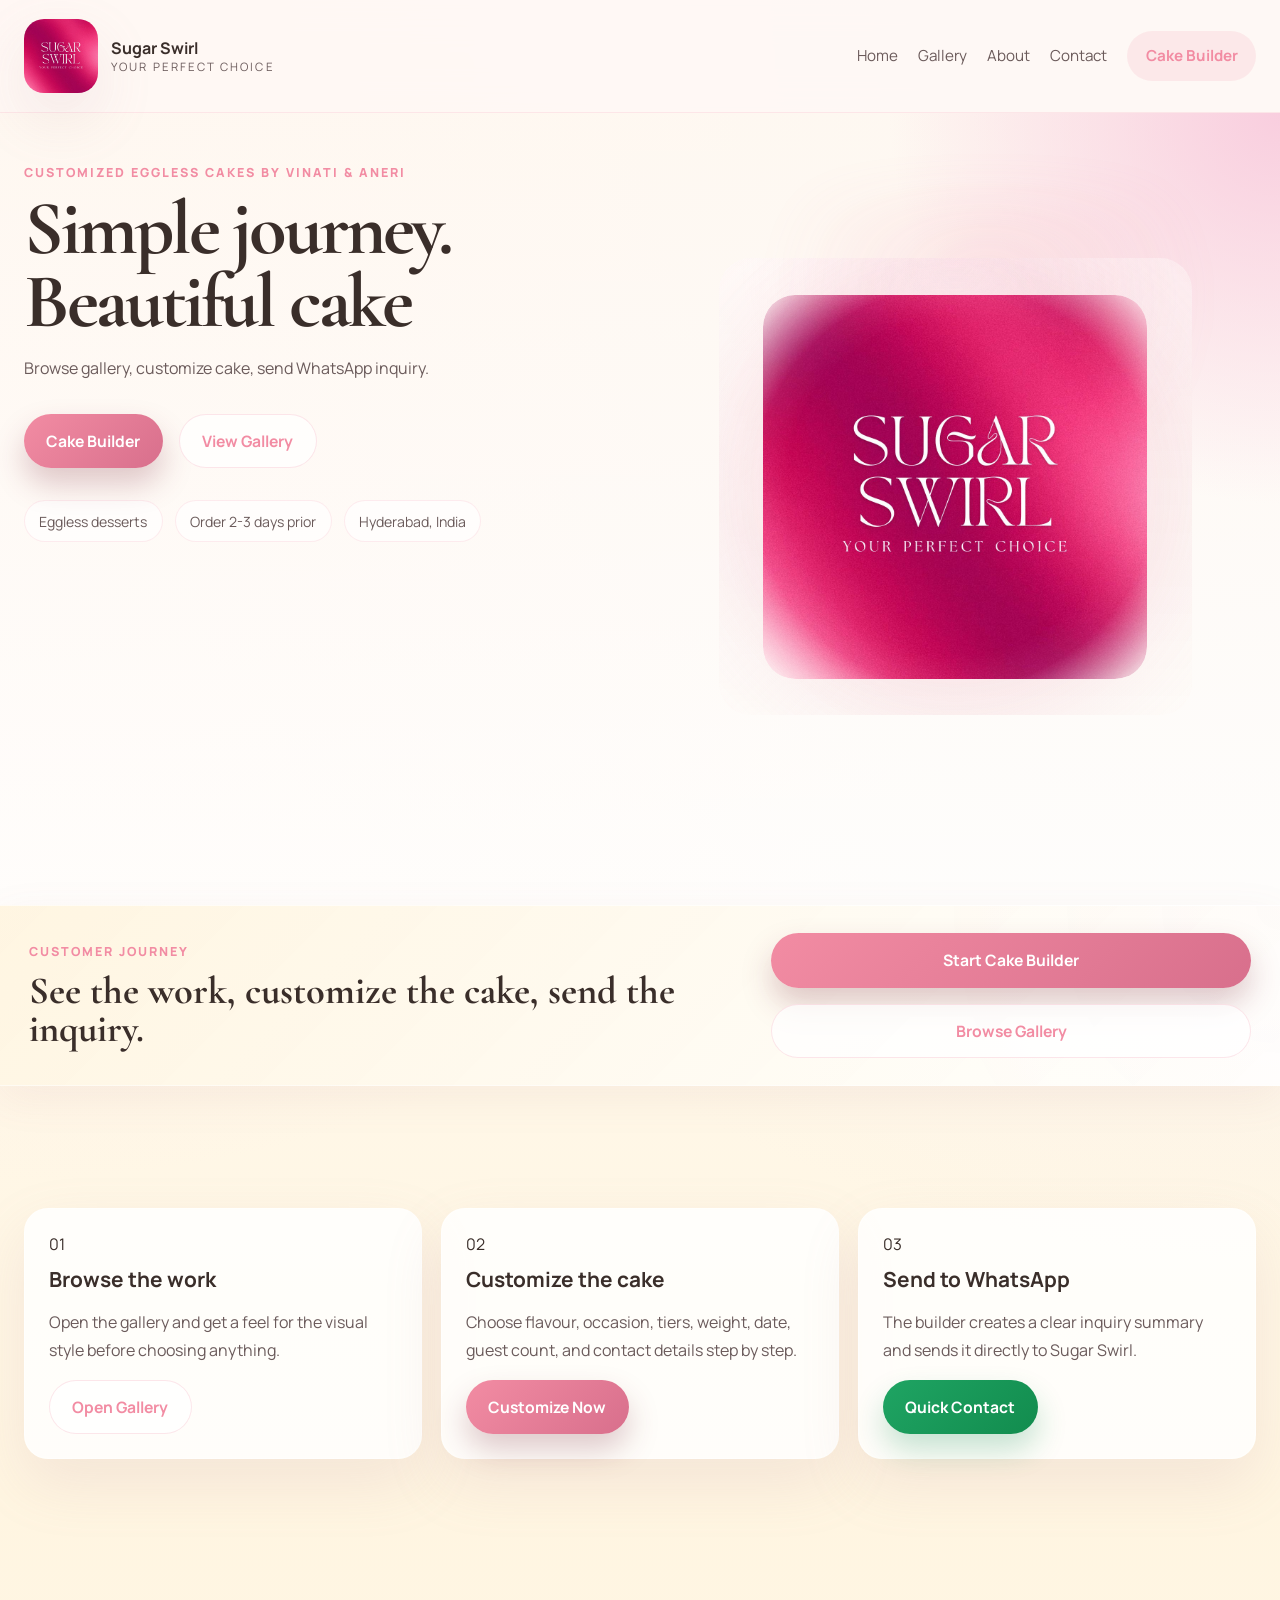
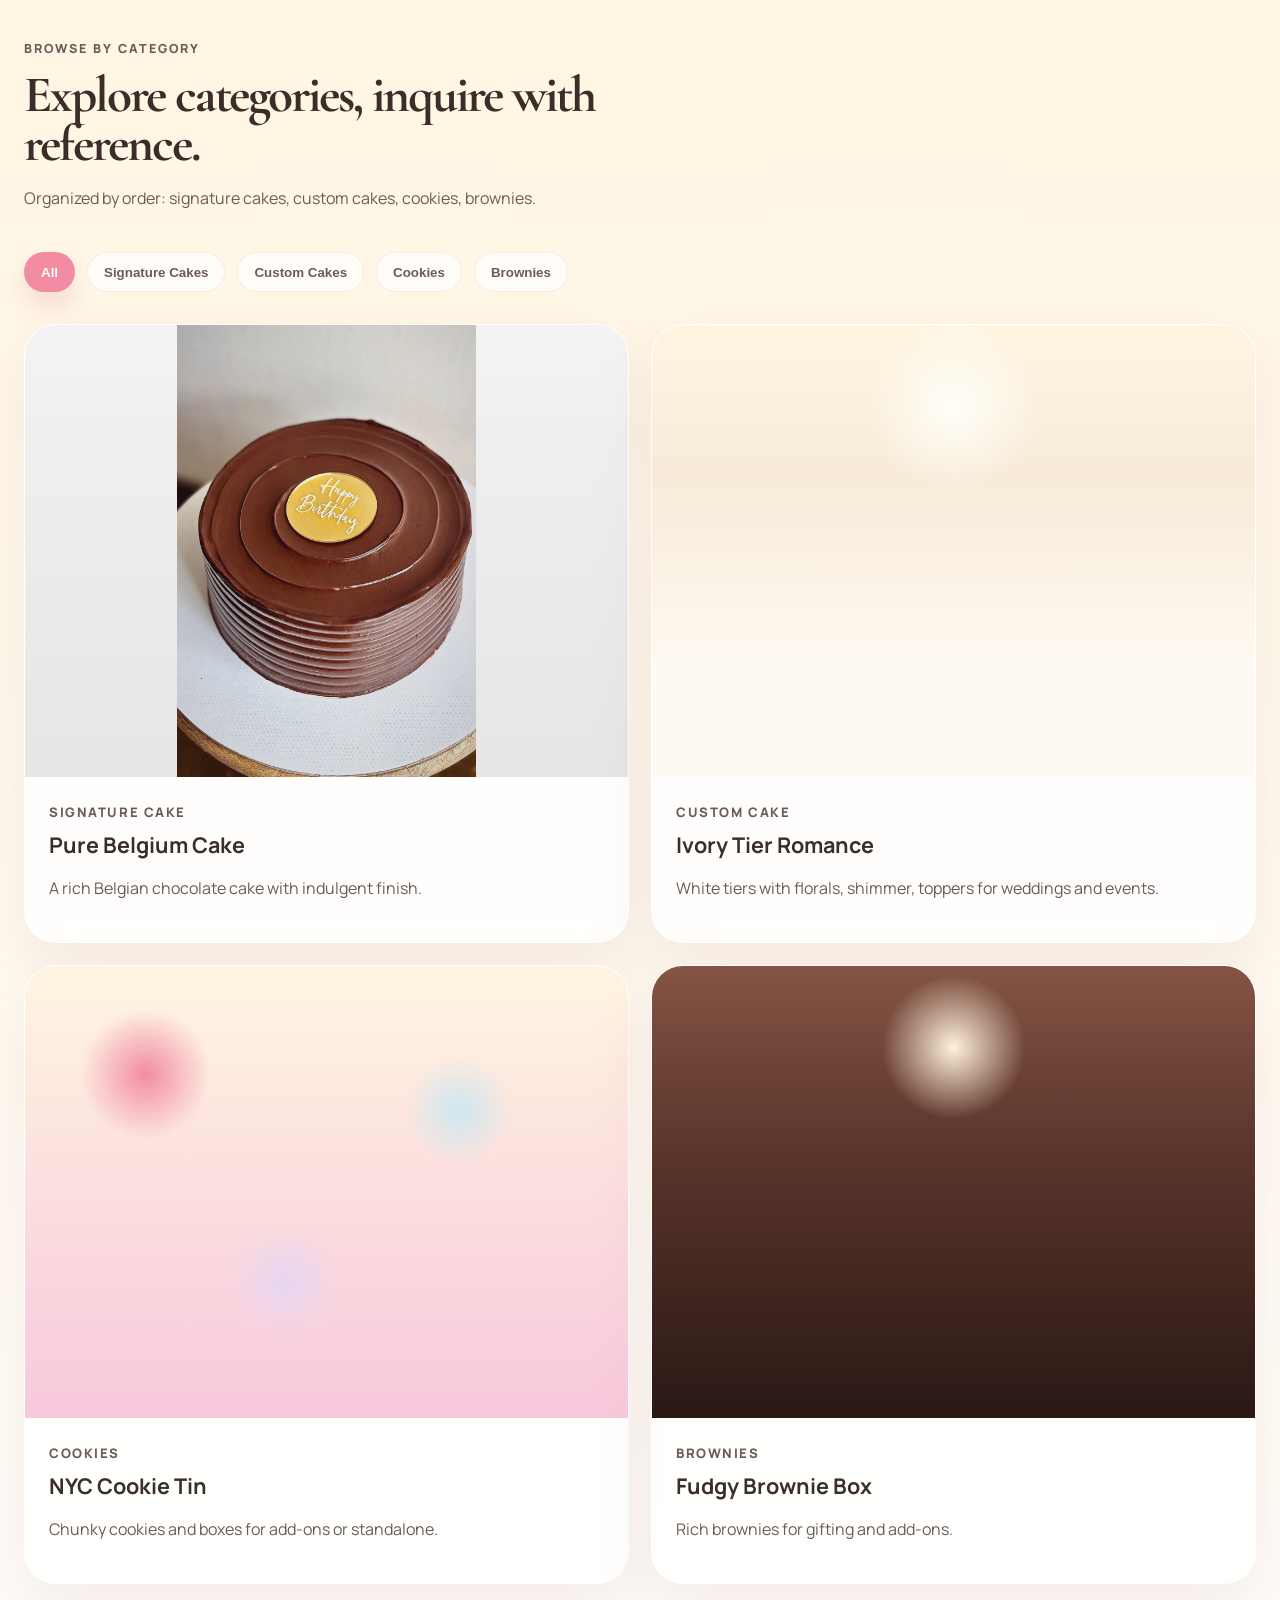
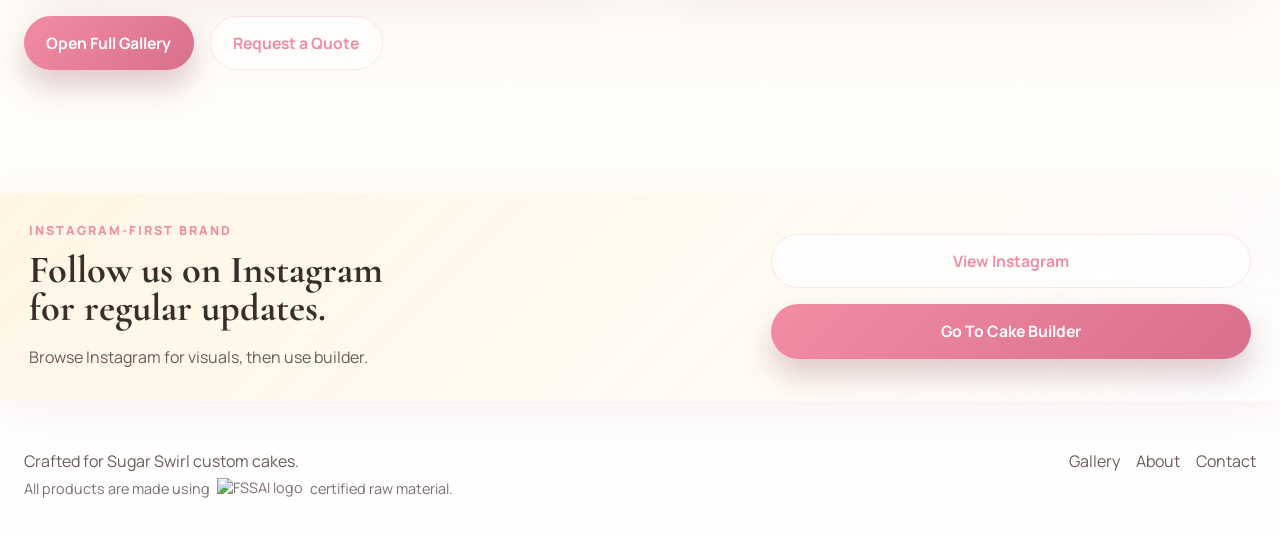
==== commit 7a8eea9c: "second commit" ====
--- a/index.html
+++ b/index.html
@@ -1,4 +1,4 @@
-<!DOCTYPE html>
+<!doctype html>
 <html lang="en">
   <head>
     <meta charset="UTF-8" />
@@ -48,11 +48,13 @@
         <section class="hero">
           <div class="hero-copy reveal">
             <p class="eyebrow">Customized eggless cakes by Vinati & Aneri</p>
-            <h1>Simple journey. Beautiful cakes. Direct WhatsApp inquiry.</h1>
-            <p class="hero-text">
-              Browse the gallery, customize your cake step by step, and send the inquiry summary
-              directly to Sugar Swirl on WhatsApp.
-            </p>
+            <h1
+              class="typing-title"
+              data-text="Simple journey. Beautiful cakes. Direct WhatsApp inquiry."
+            >
+              Simple journey. Beautiful cakes. Direct WhatsApp inquiry.
+            </h1>
+            <p class="hero-text">Browse gallery, customize cake, send WhatsApp inquiry.</p>
             <div class="hero-actions">
               <a class="primary-button" href="customize.html">Cake Builder</a>
               <a class="secondary-button" href="portfolio.html">View Gallery</a>
@@ -94,7 +96,10 @@
           <article class="journey-card reveal">
             <span>02</span>
             <h3>Customize the cake</h3>
-            <p>Choose flavour, occasion, tiers, weight, date, guest count, and contact details step by step.</p>
+            <p>
+              Choose flavour, occasion, tiers, weight, date, guest count, and contact details step
+              by step.
+            </p>
             <a class="primary-button" href="customize.html">Customize Now</a>
           </article>
           <article class="journey-card reveal">
@@ -108,57 +113,56 @@
         <section class="collection section-padding" id="collection">
           <div class="section-heading reveal">
             <p class="eyebrow">Browse by category</p>
-            <h2>Explore the main product categories, then inquire with your reference.</h2>
-            <p>
-              This section is organized the way customers usually order: signature cakes, custom cakes,
-              cookies, and brownies.
-            </p>
+            <h2>Explore categories, inquire with reference.</h2>
+            <p>Organized by order: signature cakes, custom cakes, cookies, brownies.</p>
           </div>
 
           <div class="filter-bar reveal" role="tablist" aria-label="Filter cake categories">
             <button class="filter-chip active" type="button" data-filter="all">All</button>
-            <button class="filter-chip" type="button" data-filter="signature">Signature Cakes</button>
+            <button class="filter-chip" type="button" data-filter="signature">
+              Signature Cakes
+            </button>
             <button class="filter-chip" type="button" data-filter="custom">Custom Cakes</button>
             <button class="filter-chip" type="button" data-filter="cookies">Cookies</button>
             <button class="filter-chip" type="button" data-filter="brownies">Brownies</button>
           </div>
 
           <div class="cake-grid">
-              <article class="cake-card reveal" data-category="signature">
-                <div class="cake-visual rose-blush"></div>
-                <div class="cake-content">
-                  <p class="cake-type">Signature Cake</p>
-                  <h3>Pure Belgium Cake</h3>
-                  <p>A rich Pure Belgium chocolate cake with a smooth, indulgent finish for customers who love a deeper cocoa flavour.</p>
-                </div>
-              </article>
+            <article class="cake-card reveal" data-category="signature">
+              <div class="cake-visual rose-blush"></div>
+              <div class="cake-content">
+                <p class="cake-type">Signature Cake</p>
+                <h3>Pure Belgium Cake</h3>
+                <p>A rich Belgian chocolate cake with indulgent finish.</p>
+              </div>
+            </article>
 
             <article class="cake-card reveal" data-category="custom">
               <div class="cake-visual ivory-tier"></div>
-                <div class="cake-content">
-                  <p class="cake-type">Custom Cake</p>
-                  <h3>Ivory Tier Romance</h3>
-                  <p>Clean white tiers with florals, shimmer, toppers, and personalized finishes for weddings and milestone events.</p>
-                </div>
-              </article>
+              <div class="cake-content">
+                <p class="cake-type">Custom Cake</p>
+                <h3>Ivory Tier Romance</h3>
+                <p>White tiers with florals, shimmer, toppers for weddings and events.</p>
+              </div>
+            </article>
 
             <article class="cake-card reveal" data-category="cookies">
               <div class="cake-visual confetti-pop"></div>
-                <div class="cake-content">
-                  <p class="cake-type">Cookies</p>
-                  <h3>NYC Cookie Tin</h3>
-                  <p>Chunky cookie drops and dessert-style cookie boxes that work beautifully as add-ons or standalone orders.</p>
-                </div>
-              </article>
+              <div class="cake-content">
+                <p class="cake-type">Cookies</p>
+                <h3>NYC Cookie Tin</h3>
+                <p>Chunky cookies and boxes for add-ons or standalone.</p>
+              </div>
+            </article>
 
             <article class="cake-card reveal" data-category="brownies">
               <div class="cake-visual cocoa-luxe"></div>
-                <div class="cake-content">
-                  <p class="cake-type">Brownies</p>
-                  <h3>Fudgy Brownie Box</h3>
-                  <p>Rich, indulgent brownie options for gifting, dessert add-ons, and customers who want more than cake.</p>
-                </div>
-              </article>
+              <div class="cake-content">
+                <p class="cake-type">Brownies</p>
+                <h3>Fudgy Brownie Box</h3>
+                <p>Rich brownies for gifting and add-ons.</p>
+              </div>
+            </article>
           </div>
 
           <div class="hero-actions reveal">
@@ -170,11 +174,17 @@
         <section class="instagram-strip reveal">
           <div class="instagram-copy">
             <p class="eyebrow">Instagram-first brand</p>
-            <h2>The homepage stays simple because the gallery and cake builder do the deeper work.</h2>
-            <p>Browse on Instagram if you want more visual references, then come back and use the builder.</p>
+            <h2>Follow us on Instagram<br />for regular updates.</h2>
+            <p>Browse Instagram for visuals, then use builder.</p>
           </div>
           <div class="instagram-actions">
-            <a class="secondary-button" href="https://www.instagram.com/sugar_swirl_/" target="_blank" rel="noreferrer">View Instagram</a>
+            <a
+              class="secondary-button"
+              href="https://www.instagram.com/sugar_swirl_/"
+              target="_blank"
+              rel="noreferrer"
+              >View Instagram</a
+            >
             <a class="primary-button" href="customize.html">Go To Cake Builder</a>
           </div>
         </section>
--- a/styles.css
+++ b/styles.css
@@ -118,7 +118,9 @@
   object-fit: cover;
   border-radius: 20px;
   box-shadow: var(--shadow);
-  transition: transform 0.3s ease, box-shadow 0.3s ease;
+  transition:
+    transform 0.3s ease,
+    box-shadow 0.3s ease;
 }
 
 .brand-copy {
@@ -201,7 +203,10 @@
   background: rgba(255, 255, 255, 0.8);
   padding: 0.65rem;
   cursor: pointer;
-  transition: transform 0.25s ease, box-shadow 0.25s ease, border-color 0.25s ease;
+  transition:
+    transform 0.25s ease,
+    box-shadow 0.25s ease,
+    border-color 0.25s ease;
 }
 
 .menu-toggle span {
@@ -210,7 +215,9 @@
   height: 2px;
   background: var(--text);
   margin: 0.24rem 0;
-  transition: transform 0.25s ease, background-color 0.25s ease;
+  transition:
+    transform 0.25s ease,
+    background-color 0.25s ease;
 }
 
 .menu-toggle:hover,
@@ -226,18 +233,102 @@
 }
 
 .hero {
+  position: relative;
   display: grid;
   grid-template-columns: 1.1fr 0.9fr;
   gap: clamp(1.5rem, 3vw, 3.5rem);
   align-items: center;
   min-height: clamp(42rem, 88svh, 52rem);
-  padding:
-    var(--hero-space-top)
-    max(1.5rem, calc((100% - var(--content)) / 2))
+  padding: var(--hero-space-top) max(1.5rem, calc((100% - var(--content)) / 2))
     var(--hero-space-bottom);
   background:
     radial-gradient(circle at right top, rgba(248, 200, 220, 0.88), transparent 26%),
     linear-gradient(180deg, rgba(255, 249, 241, 0.92), rgba(255, 255, 255, 0.82));
+}
+
+.hero-copy {
+  align-self: start;
+}
+
+.portfolio-hero {
+  min-height: clamp(28rem, 65svh, 38rem);
+}
+
+.portfolio-hero.cake-builder-hero {
+  min-height: clamp(12rem, 26vh, 20rem);
+  align-items: start;
+  padding-bottom: 1rem;
+}
+
+.portfolio-hero.cake-builder-hero .hero-copy,
+.portfolio-hero.cake-builder-hero .hero-visual {
+  align-self: start;
+}
+
+.portfolio-hero.cake-builder-hero .scroll-container {
+  position: absolute;
+  left: 0.25rem;
+  bottom: 0.5rem;
+  right: auto;
+  transform: none;
+  width: auto;
+  justify-content: center;
+  z-index: 3;
+}
+
+.scroll-button {
+  width: 4rem;
+  height: 4rem;
+  display: inline-flex;
+  align-items: center;
+  justify-content: center;
+  border-radius: 999px;
+  border: none;
+  cursor: pointer;
+  background: linear-gradient(135deg, rgba(242, 140, 163, 0.98), rgba(216, 111, 140, 0.95));
+  color: #fff;
+  font-size: 1.6rem;
+  box-shadow: 0 22px 40px rgba(210, 95, 120, 0.22);
+  transition:
+    transform 0.28s ease,
+    box-shadow 0.28s ease,
+    background-color 0.28s ease;
+  animation: floatButton 2.8s ease-in-out infinite;
+}
+
+.scroll-button:hover,
+.scroll-button:focus-visible {
+  transform: translateY(-4px);
+  box-shadow: 0 24px 44px rgba(210, 95, 120, 0.3);
+}
+
+@keyframes floatButton {
+  0%,
+  100% {
+    transform: translateY(0);
+  }
+  50% {
+    transform: translateY(-6px);
+  }
+}
+
+.portfolio-hero.about-hero {
+  min-height: clamp(36rem, 72vh, 44rem);
+  padding-bottom: 5rem;
+}
+
+.portfolio-hero.about-hero .scroll-container {
+  position: absolute;
+  left: 50%;
+  bottom: 1.5rem;
+  transform: translateX(-50%);
+  width: auto;
+  z-index: 2;
+}
+
+.about-scroll-button {
+  position: static;
+  transform: none;
 }
 
 .eyebrow {
@@ -281,6 +372,59 @@
   flex-wrap: wrap;
   gap: 1rem;
   margin: 2rem 0;
+}
+
+.scroll-container {
+  display: flex;
+  justify-content: center;
+  width: 100%;
+  margin-top: 1.25rem;
+}
+
+.scroll-button {
+  width: 3.8rem;
+  height: 3.8rem;
+  display: inline-flex;
+  align-items: center;
+  justify-content: center;
+  border-radius: 999px;
+  border: none;
+  cursor: pointer;
+  background: linear-gradient(135deg, rgba(242, 140, 163, 0.98), rgba(216, 111, 140, 0.95));
+  color: #fff;
+  font-size: 1.5rem;
+  box-shadow: 0 18px 30px rgba(210, 95, 120, 0.22);
+  transition:
+    transform 0.28s ease,
+    box-shadow 0.28s ease,
+    background-color 0.28s ease;
+}
+
+.scroll-button:hover,
+.scroll-button:focus-visible {
+  transform: translateY(-2px);
+  box-shadow: 0 22px 34px rgba(210, 95, 120, 0.28);
+}
+
+.scroll-button:active {
+  transform: translateY(0) scale(0.98);
+}
+
+.portfolio-hero.cake-builder-hero .scroll-container {
+  position: absolute;
+  left: 50%;
+  bottom: 1.5rem;
+  transform: translateX(-50%);
+  width: 100%;
+  justify-content: center;
+  z-index: 1;
+}
+
+.portfolio-hero.cake-builder-hero .scroll-button {
+  width: 4rem;
+  height: 4rem;
+  font-size: 1.6rem;
+  animation: floatButton 2.8s ease-in-out infinite;
 }
 
 .primary-button,
@@ -398,13 +542,30 @@
 .hero-visual {
   position: relative;
   min-height: clamp(25rem, 42vw, 34rem);
+  overflow: visible;
+  animation: floatHero 14s ease-in-out infinite;
+}
+
+.hero-visual::before {
+  content: "";
+  position: absolute;
+  inset: 0;
+  z-index: 0;
+  transform: translateY(-6%) scale(1.05);
+  background: radial-gradient(circle at 50% 18%, rgba(242, 140, 163, 0.22), transparent 40%);
+  filter: blur(26px);
+  opacity: 0.85;
+  pointer-events: none;
 }
 
 .hero-card {
   position: absolute;
   border-radius: var(--radius-xl);
   box-shadow: var(--shadow);
-  transition: transform 0.35s ease, box-shadow 0.35s ease;
+  transition:
+    transform 0.35s ease,
+    box-shadow 0.35s ease;
+  z-index: 1;
 }
 
 .hero-card-main {
@@ -428,10 +589,27 @@
   border-radius: inherit;
   background:
     radial-gradient(circle at 50% 20%, rgba(255, 255, 255, 0.44), transparent 24%),
-    radial-gradient(circle at 50% 52%, rgba(248, 200, 220, 0.34) 0%, rgba(243, 170, 194, 0.28) 28%, rgba(230, 143, 170, 0.18) 56%, rgba(217, 119, 149, 0.06) 82%, transparent 100%);
+    radial-gradient(
+      circle at 50% 52%,
+      rgba(248, 200, 220, 0.34) 0%,
+      rgba(243, 170, 194, 0.28) 28%,
+      rgba(230, 143, 170, 0.18) 56%,
+      rgba(217, 119, 149, 0.06) 82%,
+      transparent 100%
+    );
   opacity: 1;
-  mask-image: radial-gradient(circle at center, #000 48%, rgba(0, 0, 0, 0.86) 68%, transparent 100%);
-  -webkit-mask-image: radial-gradient(circle at center, #000 48%, rgba(0, 0, 0, 0.86) 68%, transparent 100%);
+  mask-image: radial-gradient(
+    circle at center,
+    #000 48%,
+    rgba(0, 0, 0, 0.86) 68%,
+    transparent 100%
+  );
+  -webkit-mask-image: radial-gradient(
+    circle at center,
+    #000 48%,
+    rgba(0, 0, 0, 0.86) 68%,
+    transparent 100%
+  );
 }
 
 .hero-card-main > * {
@@ -454,15 +632,37 @@
   border-radius: 32px;
   box-shadow: 0 18px 36px rgba(182, 111, 140, 0.12);
   border: none;
-  mask-image: radial-gradient(circle at center, #000 62%, rgba(0, 0, 0, 0.92) 74%, transparent 100%);
-  -webkit-mask-image: radial-gradient(circle at center, #000 62%, rgba(0, 0, 0, 0.92) 74%, transparent 100%);
-  transition: transform 0.45s ease, filter 0.45s ease;
+  mask-image: radial-gradient(
+    circle at center,
+    #000 62%,
+    rgba(0, 0, 0, 0.92) 74%,
+    transparent 100%
+  );
+  -webkit-mask-image: radial-gradient(
+    circle at center,
+    #000 62%,
+    rgba(0, 0, 0, 0.92) 74%,
+    transparent 100%
+  );
+  transition:
+    transform 0.45s ease,
+    filter 0.45s ease;
 }
 
 .hero-visual:hover .hero-card-main,
 .hero-visual:focus-within .hero-card-main {
   transform: translateY(-5px);
   box-shadow: 0 24px 42px rgba(180, 132, 146, 0.14);
+}
+
+@keyframes floatHero {
+  0%,
+  100% {
+    transform: translateY(0);
+  }
+  50% {
+    transform: translateY(-4px);
+  }
 }
 
 .hero-visual:hover .hero-logo-image,
@@ -507,7 +707,9 @@
   border-top: 1px solid rgba(255, 255, 255, 0.56);
   border-bottom: 1px solid rgba(255, 255, 255, 0.56);
   box-shadow: 0 12px 40px rgba(161, 103, 118, 0.08);
-  transition: box-shadow 0.3s ease, transform 0.3s ease;
+  transition:
+    box-shadow 0.3s ease,
+    transform 0.3s ease;
 }
 
 .contact-bar:hover,
@@ -533,7 +735,9 @@
 .section-heading {
   max-width: 42rem;
   margin-bottom: 2.5rem;
-  transition: transform 0.28s ease, opacity 0.28s ease;
+  transition:
+    transform 0.28s ease,
+    opacity 0.28s ease;
 }
 
 .section-heading:hover,
@@ -605,7 +809,12 @@
   color: var(--muted);
   font-weight: 700;
   cursor: pointer;
-  transition: transform 0.22s ease, box-shadow 0.22s ease, border-color 0.22s ease, background-color 0.22s ease, color 0.22s ease;
+  transition:
+    transform 0.22s ease,
+    box-shadow 0.22s ease,
+    border-color 0.22s ease,
+    background-color 0.22s ease,
+    color 0.22s ease;
 }
 
 .filter-chip.active {
@@ -646,7 +855,9 @@
   background: var(--surface);
   border: 1px solid rgba(255, 255, 255, 0.5);
   box-shadow: var(--shadow);
-  transition: transform 0.28s ease, box-shadow 0.28s ease;
+  transition:
+    transform 0.28s ease,
+    box-shadow 0.28s ease;
 }
 
 .gallery-scroll {
@@ -729,7 +940,9 @@
   object-fit: cover;
   background-size: cover;
   background-position: center;
-  transition: transform 0.4s ease, filter 0.4s ease;
+  transition:
+    transform 0.4s ease,
+    filter 0.4s ease;
 }
 
 .gallery-card-portrait .gallery-photo,
@@ -897,7 +1110,10 @@
   background: rgba(255, 255, 255, 0.82);
   border: 1px solid rgba(255, 255, 255, 0.5);
   box-shadow: var(--shadow);
-  transition: transform 0.28s ease, box-shadow 0.28s ease, border-color 0.28s ease;
+  transition:
+    transform 0.28s ease,
+    box-shadow 0.28s ease,
+    border-color 0.28s ease;
 }
 
 .signature-card:hover,
@@ -941,7 +1157,9 @@
 .cake-card {
   overflow: hidden;
   border-radius: var(--radius-xl);
-  transition: transform 0.3s ease, opacity 0.3s ease;
+  transition:
+    transform 0.3s ease,
+    opacity 0.3s ease;
 }
 
 .cake-card.hidden {
@@ -957,7 +1175,9 @@
   min-height: 0;
   background-size: cover;
   background-position: center;
-  transition: transform 0.4s ease, filter 0.4s ease;
+  transition:
+    transform 0.4s ease,
+    filter 0.4s ease;
 }
 
 .cake-card:hover .cake-visual,
@@ -1084,7 +1304,11 @@
   color: var(--primary);
   font-size: 1.1rem;
   cursor: pointer;
-  transition: transform 0.22s ease, box-shadow 0.22s ease, border-color 0.22s ease, background-color 0.22s ease;
+  transition:
+    transform 0.22s ease,
+    box-shadow 0.22s ease,
+    border-color 0.22s ease,
+    background-color 0.22s ease;
 }
 
 .review-nav:hover,
@@ -1208,7 +1432,9 @@
 }
 
 .footer-links a {
-  transition: color 0.22s ease, transform 0.22s ease;
+  transition:
+    color 0.22s ease,
+    transform 0.22s ease;
 }
 
 .footer-links a:hover,
@@ -1228,7 +1454,10 @@
   background: rgba(255, 255, 255, 0.82);
   border: 1px solid rgba(255, 255, 255, 0.5);
   box-shadow: var(--shadow);
-  transition: transform 0.28s ease, box-shadow 0.28s ease, border-color 0.28s ease;
+  transition:
+    transform 0.28s ease,
+    box-shadow 0.28s ease,
+    border-color 0.28s ease;
 }
 
 .journey-card span,
@@ -1252,7 +1481,10 @@
   background: rgba(255, 255, 255, 0.82);
   border: 1px solid rgba(255, 255, 255, 0.5);
   box-shadow: var(--shadow);
-  transition: transform 0.3s ease, box-shadow 0.3s ease, border-color 0.3s ease;
+  transition:
+    transform 0.3s ease,
+    box-shadow 0.3s ease,
+    border-color 0.3s ease;
 }
 
 .customizer-shell:hover,
@@ -1326,7 +1558,10 @@
   background: rgba(255, 255, 255, 0.88);
   text-align: left;
   cursor: pointer;
-  transition: transform 0.25s ease, box-shadow 0.25s ease, border-color 0.25s ease;
+  transition:
+    transform 0.25s ease,
+    box-shadow 0.25s ease,
+    border-color 0.25s ease;
 }
 
 .option-card:hover,
@@ -1500,7 +1735,9 @@
   background-image:
     url("data:image/svg+xml,%3Csvg xmlns='http://www.w3.org/2000/svg' viewBox='0 0 320 240'%3E%3Cg fill='none' stroke='%23140c10' stroke-width='4' stroke-linecap='round' stroke-linejoin='round'%3E%3Crect x='116' y='30' width='88' height='158' rx='24'/%3E%3Cpath d='M146 42h28'/%3E%3Ccircle cx='160' cy='42' r='2' fill='%23140c10'/%3E%3Crect x='128' y='52' width='64' height='116' rx='10'/%3E%3Cpath d='M160 62v10'/%3E%3Cpath d='M160 56c4 3 4 6 0 8-4-2-4-5 0-8z'/%3E%3Cellipse cx='160' cy='84' rx='14' ry='5'/%3E%3Cpath d='M146 84v18'/%3E%3Cpath d='M174 84v18'/%3E%3Cellipse cx='160' cy='102' rx='14' ry='5'/%3E%3Cellipse cx='160' cy='114' rx='22' ry='6'/%3E%3Cpath d='M138 114v26'/%3E%3Cpath d='M182 114v26'/%3E%3Cellipse cx='160' cy='140' rx='22' ry='6'/%3E%3Cpath d='M214 128c8-5 17-3 20 5'/%3E%3Cpath d='M207 116c8-6 17-4 20 4'/%3E%3Cpath d='M200 103c8-6 17-4 20 4'/%3E%3Cpath d='M195 96c-4 12-2 28 8 39'/%3E%3Cpath d='M106 74l10-10'/%3E%3Cpath d='M204 74l10-10'/%3E%3Cpath d='M160 18v14'/%3E%3C/g%3E%3C/svg%3E"),
     linear-gradient(135deg, #cde7f0, #e6d6f2);
-  background-size: 58% auto, cover;
+  background-size:
+    58% auto,
+    cover;
   background-position: center, center;
   background-repeat: no-repeat, no-repeat;
 }
@@ -1509,7 +1746,9 @@
   background-image:
     url("data:image/svg+xml,%3Csvg xmlns='http://www.w3.org/2000/svg' viewBox='0 0 320 240'%3E%3Cg fill='none' stroke='%23140c10' stroke-width='4' stroke-linecap='round' stroke-linejoin='round'%3E%3Cpath d='M98 78c0-18 14-32 32-32h60c18 0 32 14 32 32v32c0 18-14 32-32 32h-46l-26 20 6-20h-2c-18 0-32-14-32-32z'/%3E%3Cpath d='M170 134l34-34'/%3E%3Cpath d='M159 145l11-11'/%3E%3Cpath d='M204 100l10 10'/%3E%3Cpath d='M154 150l-4 14 14-4'/%3E%3C/g%3E%3C/svg%3E"),
     linear-gradient(135deg, #fff5e1, #f8c8dc);
-  background-size: 56% auto, cover;
+  background-size:
+    56% auto,
+    cover;
   background-position: center, center;
   background-repeat: no-repeat, no-repeat;
 }
@@ -1518,8 +1757,12 @@
   background-image:
     url("data:image/svg+xml,%3Csvg xmlns='http://www.w3.org/2000/svg' viewBox='0 0 320 240'%3E%3Cg fill='none' stroke='%23000' stroke-width='4' stroke-linecap='round' stroke-linejoin='round'%3E%3Cellipse cx='160' cy='85' rx='42' ry='12'/%3E%3Cpath d='M118 85v58'/%3E%3Cpath d='M202 85v58'/%3E%3Cellipse cx='160' cy='143' rx='42' ry='12'/%3E%3C/g%3E%3C/svg%3E"),
     linear-gradient(135deg, rgba(248, 200, 220, 0.9), rgba(255, 245, 225, 0.95));
-  background-size: 44% auto, cover;
-  background-position: center 48%, center;
+  background-size:
+    44% auto,
+    cover;
+  background-position:
+    center 48%,
+    center;
   background-repeat: no-repeat, no-repeat;
 }
 
@@ -1527,8 +1770,12 @@
   background-image:
     url("data:image/svg+xml,%3Csvg xmlns='http://www.w3.org/2000/svg' viewBox='0 0 320 240'%3E%3Cg fill='none' stroke='%23000' stroke-width='4' stroke-linecap='round' stroke-linejoin='round'%3E%3Cellipse cx='160' cy='68' rx='32' ry='10'/%3E%3Cpath d='M128 68v40'/%3E%3Cpath d='M192 68v40'/%3E%3Cellipse cx='160' cy='108' rx='32' ry='10'/%3E%3Cellipse cx='160' cy='120' rx='52' ry='14'/%3E%3Cpath d='M108 120v58'/%3E%3Cpath d='M212 120v58'/%3E%3Cellipse cx='160' cy='178' rx='52' ry='14'/%3E%3C/g%3E%3C/svg%3E"),
     linear-gradient(135deg, rgba(248, 200, 220, 0.9), rgba(255, 245, 225, 0.95));
-  background-size: 44% auto, cover;
-  background-position: center 48%, center;
+  background-size:
+    44% auto,
+    cover;
+  background-position:
+    center 48%,
+    center;
   background-repeat: no-repeat, no-repeat;
 }
 
@@ -1536,8 +1783,12 @@
   background-image:
     url("data:image/svg+xml,%3Csvg xmlns='http://www.w3.org/2000/svg' viewBox='0 0 320 240'%3E%3Cg fill='none' stroke='%23000' stroke-width='4' stroke-linecap='round' stroke-linejoin='round'%3E%3Cellipse cx='160' cy='42' rx='22' ry='8'/%3E%3Cpath d='M138 42v26'/%3E%3Cpath d='M182 42v26'/%3E%3Cellipse cx='160' cy='68' rx='22' ry='8'/%3E%3Cellipse cx='160' cy='82' rx='34' ry='10'/%3E%3Cpath d='M126 82v38'/%3E%3Cpath d='M194 82v38'/%3E%3Cellipse cx='160' cy='120' rx='34' ry='10'/%3E%3Cellipse cx='160' cy='134' rx='54' ry='14'/%3E%3Cpath d='M106 134v58'/%3E%3Cpath d='M214 134v58'/%3E%3Cellipse cx='160' cy='192' rx='54' ry='14'/%3E%3C/g%3E%3C/svg%3E"),
     linear-gradient(135deg, rgba(248, 200, 220, 0.9), rgba(255, 245, 225, 0.95));
-  background-size: 44% auto, cover;
-  background-position: center 48%, center;
+  background-size:
+    44% auto,
+    cover;
+  background-position:
+    center 48%,
+    center;
   background-repeat: no-repeat, no-repeat;
 }
 
@@ -1545,8 +1796,12 @@
   background-image:
     url("data:image/svg+xml,%3Csvg xmlns='http://www.w3.org/2000/svg' viewBox='0 0 320 240'%3E%3Cg fill='none' stroke='%23000' stroke-width='4' stroke-linecap='round' stroke-linejoin='round'%3E%3Cellipse cx='160' cy='28' rx='18' ry='7'/%3E%3Cpath d='M142 28v22'/%3E%3Cpath d='M178 28v22'/%3E%3Cellipse cx='160' cy='50' rx='18' ry='7'/%3E%3Cellipse cx='160' cy='64' rx='28' ry='9'/%3E%3Cpath d='M132 64v28'/%3E%3Cpath d='M188 64v28'/%3E%3Cellipse cx='160' cy='92' rx='28' ry='9'/%3E%3Cellipse cx='160' cy='106' rx='38' ry='11'/%3E%3Cpath d='M122 106v34'/%3E%3Cpath d='M198 106v34'/%3E%3Cellipse cx='160' cy='140' rx='38' ry='11'/%3E%3Cellipse cx='160' cy='156' rx='52' ry='14'/%3E%3Cpath d='M108 156v44'/%3E%3Cpath d='M212 156v44'/%3E%3Cellipse cx='160' cy='200' rx='52' ry='14'/%3E%3C/g%3E%3C/svg%3E"),
     linear-gradient(135deg, rgba(248, 200, 220, 0.9), rgba(255, 245, 225, 0.95));
-  background-size: 44% auto, cover;
-  background-position: center 48%, center;
+  background-size:
+    44% auto,
+    cover;
+  background-position:
+    center 48%,
+    center;
   background-repeat: no-repeat, no-repeat;
 }
 
@@ -1648,7 +1903,10 @@
   background: rgba(255, 255, 255, 0.96);
   color: var(--text);
   font: inherit;
-  transition: border-color 0.22s ease, box-shadow 0.22s ease, background-color 0.22s ease;
+  transition:
+    border-color 0.22s ease,
+    box-shadow 0.22s ease,
+    background-color 0.22s ease;
 }
 
 .builder-input-card textarea {
@@ -1660,7 +1918,10 @@
   color: var(--text);
   font: inherit;
   resize: vertical;
-  transition: border-color 0.22s ease, box-shadow 0.22s ease, background-color 0.22s ease;
+  transition:
+    border-color 0.22s ease,
+    box-shadow 0.22s ease,
+    background-color 0.22s ease;
 }
 
 .builder-input-card input:hover,
@@ -1749,18 +2010,44 @@
 .portfolio-hero .hero-card-main::before {
   background:
     radial-gradient(circle at 50% 15%, rgba(255, 255, 255, 0.9), transparent 25%),
-    radial-gradient(circle at 50% 52%, #fffdfd 0%, #ffe8ef 24%, #f7c3d1 52%, #e792ae 78%, #cf7797 100%);
+    radial-gradient(
+      circle at 50% 52%,
+      #fffdfd 0%,
+      #ffe8ef 24%,
+      #f7c3d1 52%,
+      #e792ae 78%,
+      #cf7797 100%
+    );
 }
 
 .reveal {
-  opacity: 0;
-  transform: translateY(22px);
-  transition: opacity 0.8s ease, transform 0.8s ease;
+  opacity: 0.25;
+  transform: translateY(12px);
+  transition:
+    opacity 0.45s ease,
+    transform 0.45s ease;
+  will-change: opacity, transform;
 }
 
 .reveal.visible {
   opacity: 1;
   transform: translateY(0);
+}
+
+.typing-title {
+  display: inline-block;
+  white-space: pre-wrap;
+  overflow-wrap: break-word;
+}
+
+@keyframes typingCursor {
+  0%,
+  100% {
+    opacity: 1;
+  }
+  50% {
+    opacity: 0;
+  }
 }
 
 @media (prefers-reduced-motion: reduce) {
@@ -1916,7 +2203,6 @@
     border-width: 8px;
   }
 
-
   .hero-card-main h2 {
     font-size: 1.7rem;
   }
@@ -1970,3 +2256,219 @@
     flex-direction: column;
   }
 }
+
+@media (max-width: 480px) {
+  :root {
+    --content: min(100% - 0.8rem, 100%);
+  }
+
+  .site-header {
+    padding: 0.9rem 0.5rem;
+    gap: 0.75rem;
+  }
+
+  .brand {
+    gap: 0.5rem;
+  }
+
+  .brand-logo {
+    width: 3.2rem;
+    height: 3.2rem;
+    border-radius: 12px;
+  }
+
+  .brand-copy strong {
+    font-size: 0.82rem;
+  }
+
+  .brand-copy small {
+    font-size: 0.56rem;
+    letter-spacing: 0.1em;
+  }
+
+  .hero h1,
+  .section-heading h2,
+  .order-copy h2 {
+    font-size: clamp(1.8rem, 5vw, 3rem) !important;
+  }
+
+  .hero,
+  .section-padding,
+  .contact-bar,
+  .instagram-strip,
+  .portfolio-hero {
+    padding: 1rem 0.5rem;
+  }
+
+  .hero {
+    gap: 0.75rem;
+  }
+
+  .hero-copy {
+    padding: 0;
+  }
+
+  .hero-card-main {
+    inset: 0 0 6rem;
+    padding: 1rem;
+  }
+
+  .hero-logo-image {
+    width: min(100%, 14rem);
+  }
+
+  .hero-card-main h2 {
+    font-size: 1.4rem;
+    margin: 0.6rem 0 0.4rem;
+  }
+
+  .hero-card-main p {
+    font-size: 0.85rem;
+  }
+
+  .eyebrow {
+    font-size: 0.7rem;
+    margin-bottom: 0.4rem;
+  }
+
+  .hero-text,
+  .section-heading p {
+    font-size: 0.9rem;
+    line-height: 1.5;
+  }
+
+  .hero-actions,
+  .contact-bar-actions {
+    gap: 0.6rem;
+    margin: 1.2rem 0;
+  }
+
+  .primary-button,
+  .secondary-button,
+  .whatsapp-button {
+    padding: 0.8rem 1rem;
+    font-size: 0.9rem;
+    min-height: 2.8rem;
+  }
+
+  .trust-row {
+    flex-direction: column;
+    gap: 0.5rem;
+  }
+
+  .trust-row li {
+    padding: 0.5rem 0.75rem;
+    font-size: 0.78rem;
+  }
+
+  .hero-visual {
+    min-height: clamp(15rem, 50vw, 20rem);
+  }
+
+  .card-tag {
+    font-size: 0.7rem;
+    padding: 0.35rem 0.6rem;
+  }
+
+  .cake-grid,
+  .journey-grid,
+  .benefit-grid,
+  .process-grid,
+  .contact-bar {
+    gap: 0.8rem;
+  }
+
+  .cake-card,
+  .journey-card,
+  .benefit-card,
+  .process-card {
+    padding: 1rem;
+  }
+
+  .cake-visual {
+    height: 10rem;
+  }
+
+  .option-card {
+    padding: 0.9rem;
+  }
+
+  .option-grid-three,
+  .option-grid-four {
+    gap: 0.6rem;
+  }
+
+  .option-card h3 {
+    font-size: 1rem;
+    margin: 0.5rem 0 0.2rem;
+  }
+
+  .option-card p {
+    font-size: 0.8rem;
+  }
+
+  .option-art {
+    height: 4rem;
+  }
+
+  .builder-heading {
+    gap: 0.5rem;
+  }
+
+  .builder-heading h2 {
+    font-size: 1.3rem;
+  }
+
+  .builder-heading p {
+    font-size: 0.85rem;
+  }
+
+  .builder-input-card,
+  .builder-input-shell {
+    padding: 1rem;
+  }
+
+  .builder-input-card span {
+    font-size: 0.9rem;
+  }
+
+  .builder-input-card input,
+  .builder-input-card textarea {
+    padding: 0.7rem;
+    font-size: 1rem;
+  }
+
+  .summary-card {
+    padding: 1rem;
+  }
+
+  .summary-card p {
+    font-size: 0.85rem;
+    margin-bottom: 0.6rem;
+  }
+
+  .customizer-progress-bar {
+    height: 3px;
+  }
+
+  .customizer-progress p {
+    font-size: 0.85rem;
+  }
+
+  .site-footer {
+    padding: 1rem;
+    gap: 1rem;
+  }
+
+  .site-footer > div {
+    gap: 0.4rem;
+  }
+
+  .site-footer p {
+    font-size: 0.8rem;
+  }
+
+  .footer-fssai-logo {
+    height: 1.2rem;
+  }
+}
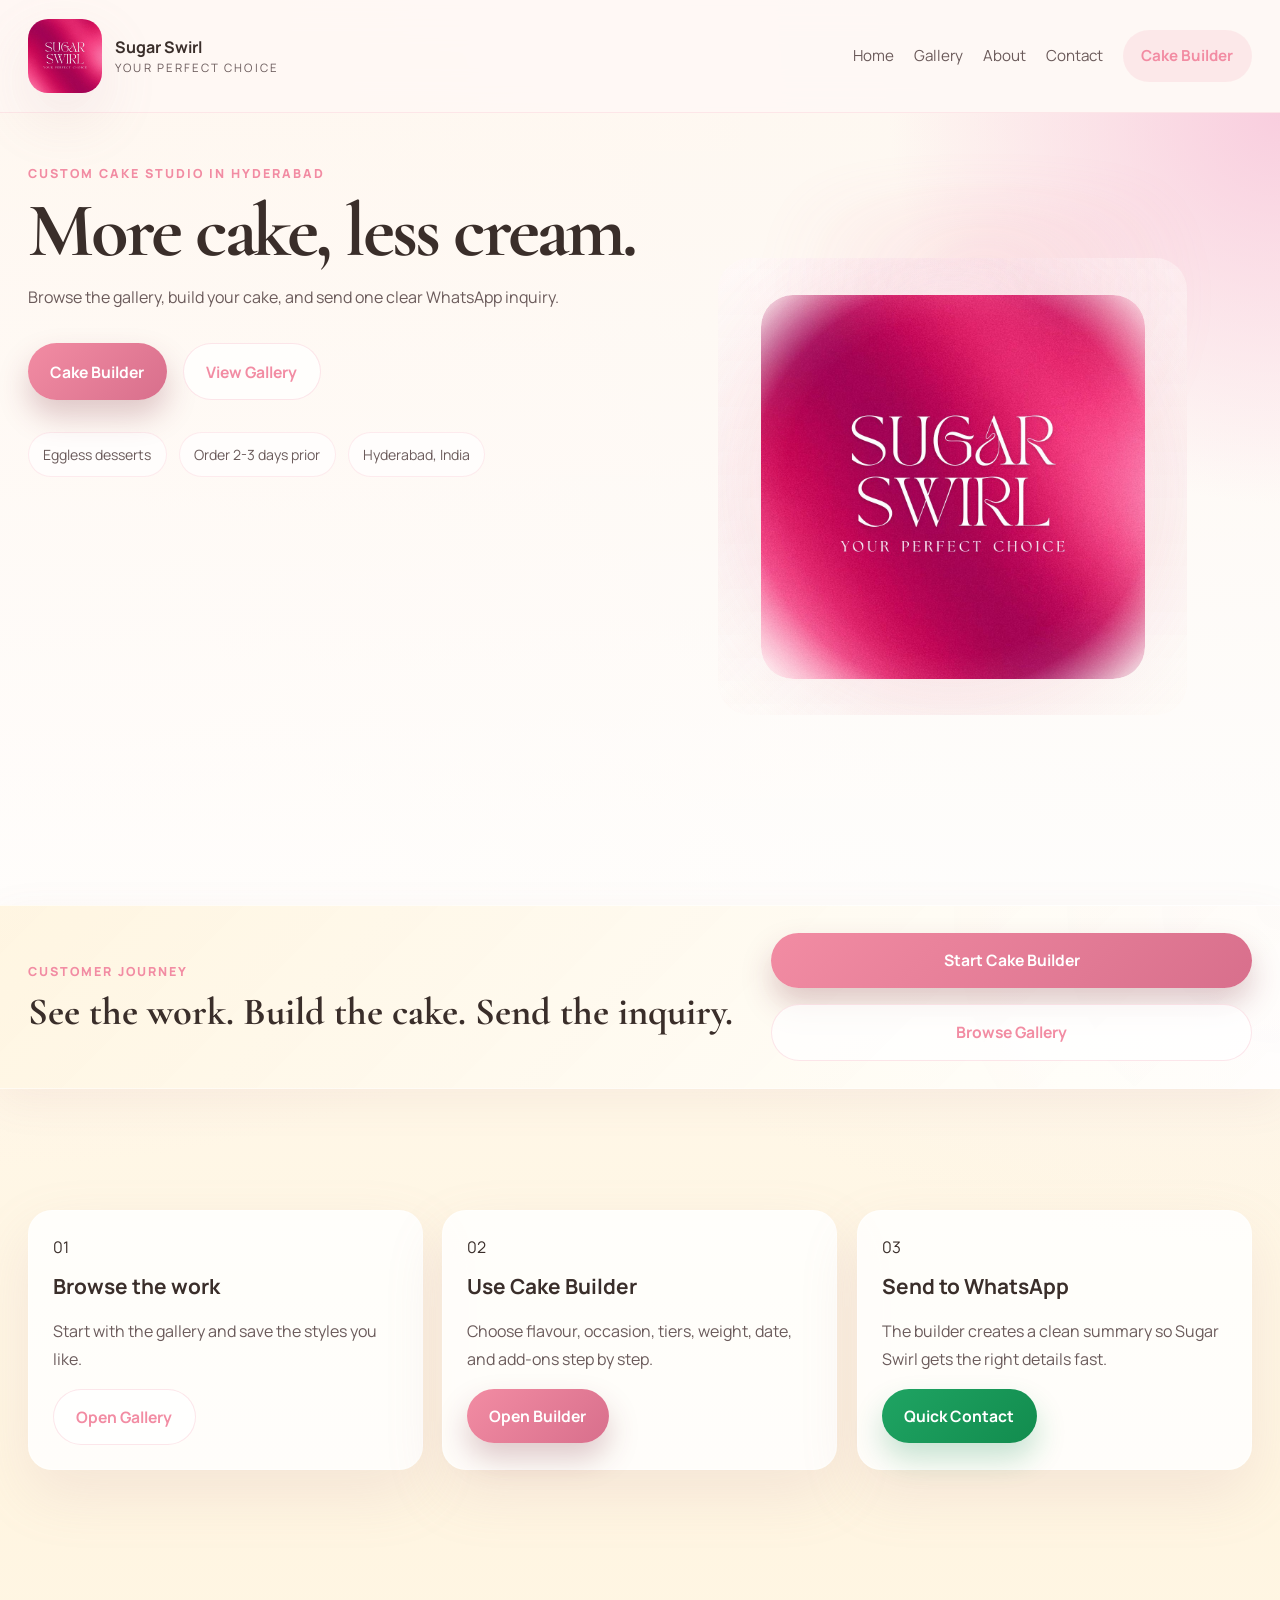
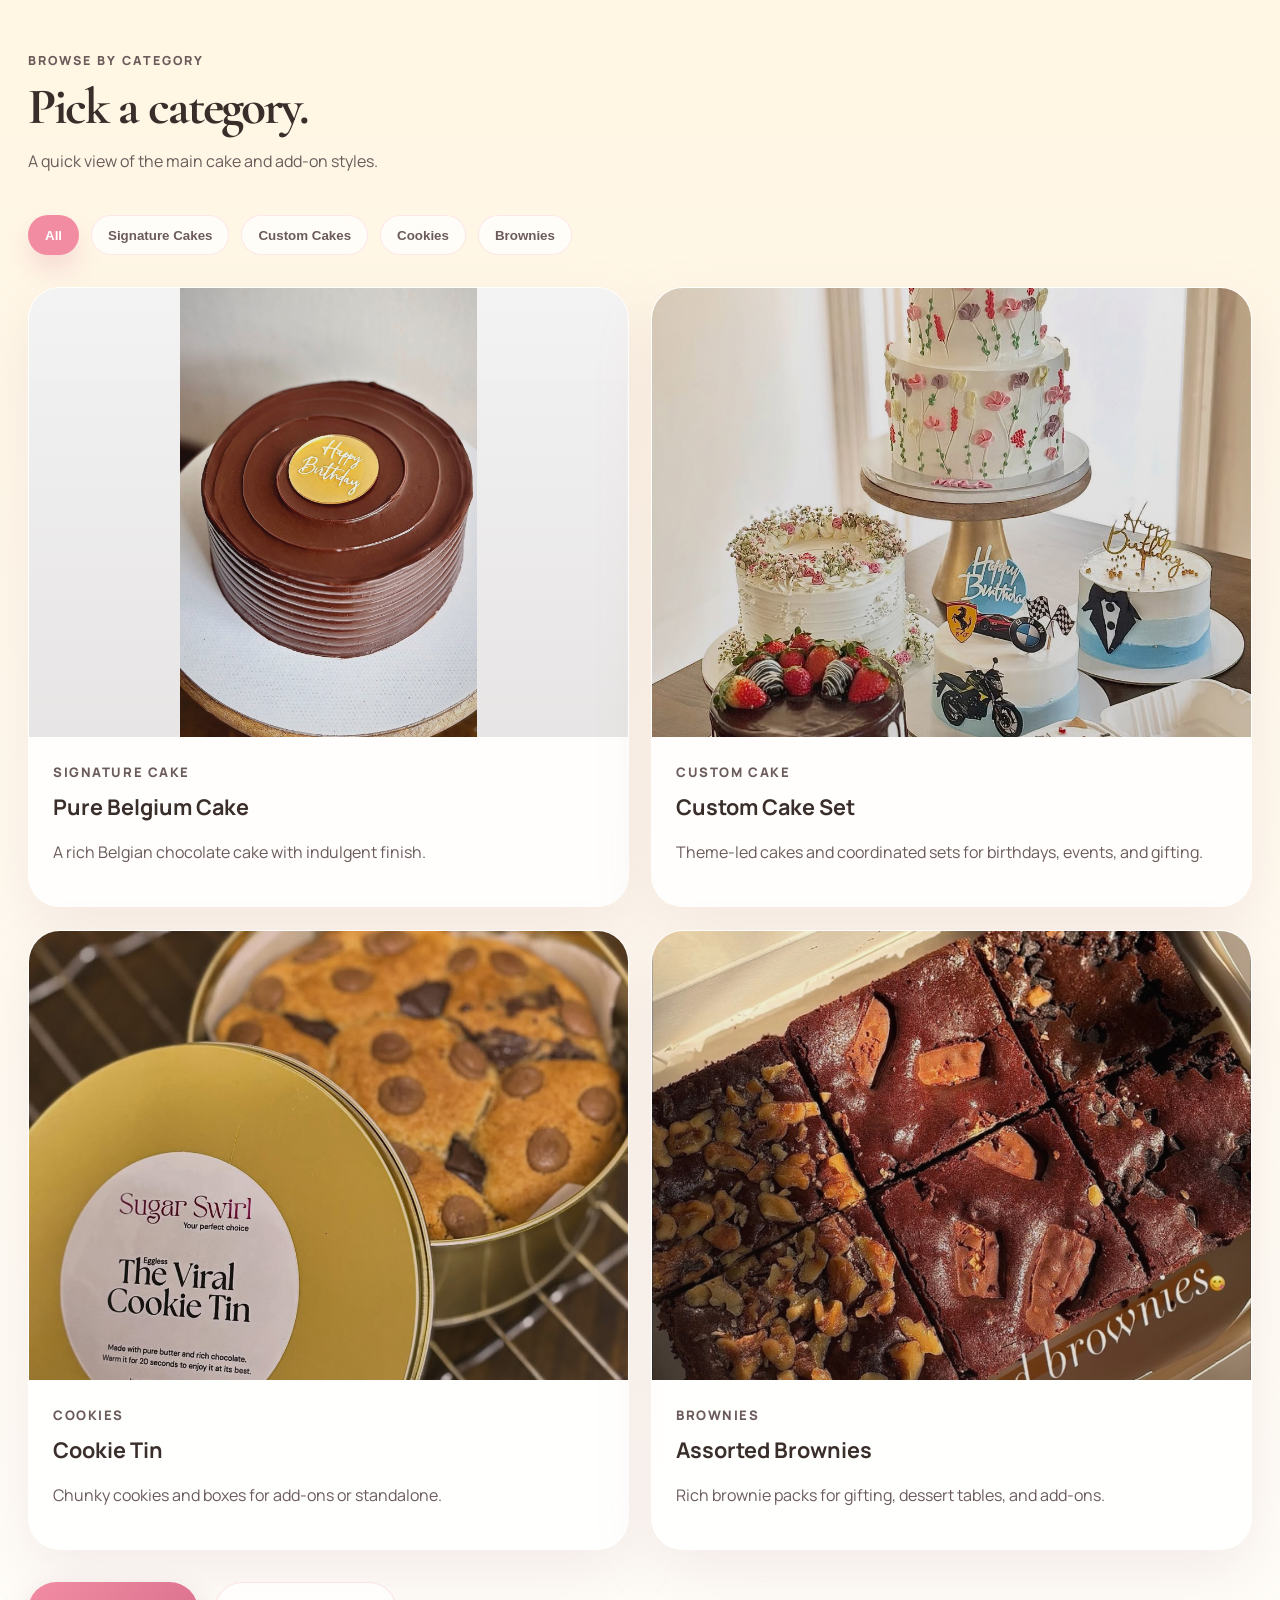
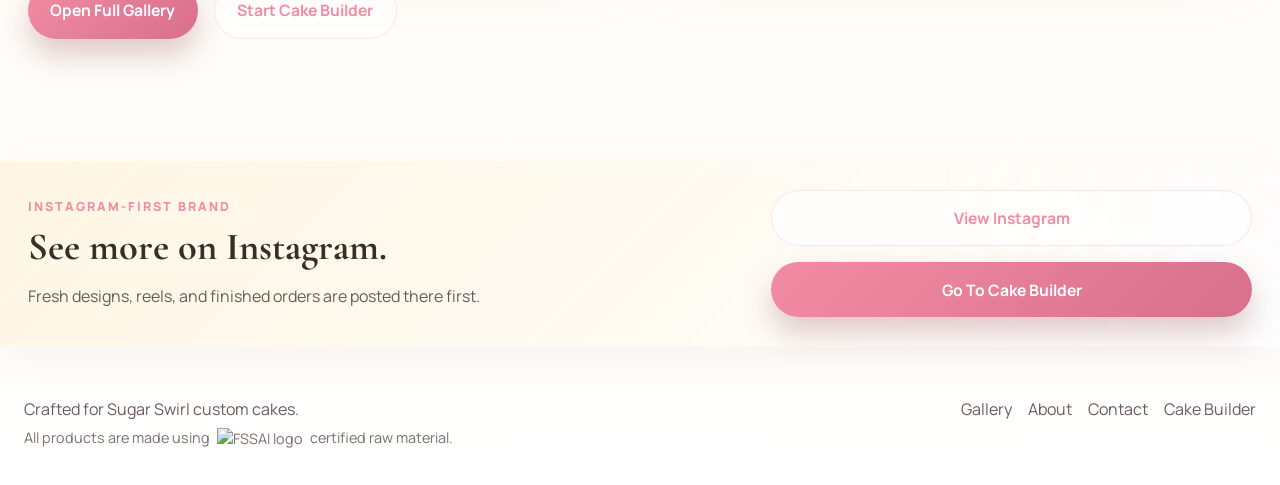
==== commit b969a268: "third commit" ====
--- a/index.html
+++ b/index.html
@@ -47,14 +47,11 @@
       <main id="home">
         <section class="hero">
           <div class="hero-copy reveal">
-            <p class="eyebrow">Customized eggless cakes by Vinati & Aneri</p>
-            <h1
-              class="typing-title"
-              data-text="Simple journey. Beautiful cakes. Direct WhatsApp inquiry."
-            >
-              Simple journey. Beautiful cakes. Direct WhatsApp inquiry.
-            </h1>
-            <p class="hero-text">Browse gallery, customize cake, send WhatsApp inquiry.</p>
+            <p class="eyebrow">Custom cake studio in Hyderabad</p>
+            <h1 class="typing-title" data-text="More cake, less cream.">More cake, less cream.</h1>
+            <p class="hero-text">
+              Browse the gallery, build your cake, and send one clear WhatsApp inquiry.
+            </p>
             <div class="hero-actions">
               <a class="primary-button" href="customize.html">Cake Builder</a>
               <a class="secondary-button" href="portfolio.html">View Gallery</a>
@@ -78,7 +75,7 @@
         <section class="contact-bar reveal" id="contact-bar">
           <div>
             <p class="eyebrow">Customer journey</p>
-            <h2>See the work, customize the cake, send the inquiry.</h2>
+            <h2>See the work. Build the cake. Send the inquiry.</h2>
           </div>
           <div class="contact-bar-actions">
             <a class="primary-button" href="customize.html">Start Cake Builder</a>
@@ -90,22 +87,19 @@
           <article class="journey-card reveal">
             <span>01</span>
             <h3>Browse the work</h3>
-            <p>Open the gallery and get a feel for the visual style before choosing anything.</p>
+            <p>Start with the gallery and save the styles you like.</p>
             <a class="secondary-button" href="portfolio.html">Open Gallery</a>
           </article>
           <article class="journey-card reveal">
             <span>02</span>
-            <h3>Customize the cake</h3>
-            <p>
-              Choose flavour, occasion, tiers, weight, date, guest count, and contact details step
-              by step.
-            </p>
-            <a class="primary-button" href="customize.html">Customize Now</a>
+            <h3>Use Cake Builder</h3>
+            <p>Choose flavour, occasion, tiers, weight, date, and add-ons step by step.</p>
+            <a class="primary-button" href="customize.html">Open Builder</a>
           </article>
           <article class="journey-card reveal">
             <span>03</span>
             <h3>Send to WhatsApp</h3>
-            <p>The builder creates a clear inquiry summary and sends it directly to Sugar Swirl.</p>
+            <p>The builder creates a clean summary so Sugar Swirl gets the right details fast.</p>
             <a class="whatsapp-button" href="contact.html">Quick Contact</a>
           </article>
         </section>
@@ -113,8 +107,8 @@
         <section class="collection section-padding" id="collection">
           <div class="section-heading reveal">
             <p class="eyebrow">Browse by category</p>
-            <h2>Explore categories, inquire with reference.</h2>
-            <p>Organized by order: signature cakes, custom cakes, cookies, brownies.</p>
+            <h2>Pick a category.</h2>
+            <p>A quick view of the main cake and add-on styles.</p>
           </div>
 
           <div class="filter-bar reveal" role="tablist" aria-label="Filter cake categories">
@@ -138,44 +132,44 @@
             </article>
 
             <article class="cake-card reveal" data-category="custom">
-              <div class="cake-visual ivory-tier"></div>
+              <div class="cake-visual custom-cake-set"></div>
               <div class="cake-content">
                 <p class="cake-type">Custom Cake</p>
-                <h3>Ivory Tier Romance</h3>
-                <p>White tiers with florals, shimmer, toppers for weddings and events.</p>
+                <h3>Custom Cake Set</h3>
+                <p>Theme-led cakes and coordinated sets for birthdays, events, and gifting.</p>
               </div>
             </article>
 
             <article class="cake-card reveal" data-category="cookies">
-              <div class="cake-visual confetti-pop"></div>
+              <div class="cake-visual cookie-tin"></div>
               <div class="cake-content">
                 <p class="cake-type">Cookies</p>
-                <h3>NYC Cookie Tin</h3>
+                <h3>Cookie Tin</h3>
                 <p>Chunky cookies and boxes for add-ons or standalone.</p>
               </div>
             </article>
 
             <article class="cake-card reveal" data-category="brownies">
-              <div class="cake-visual cocoa-luxe"></div>
+              <div class="cake-visual assorted-brownies"></div>
               <div class="cake-content">
                 <p class="cake-type">Brownies</p>
-                <h3>Fudgy Brownie Box</h3>
-                <p>Rich brownies for gifting and add-ons.</p>
+                <h3>Assorted Brownies</h3>
+                <p>Rich brownie packs for gifting, dessert tables, and add-ons.</p>
               </div>
             </article>
           </div>
 
           <div class="hero-actions reveal">
             <a class="primary-button" href="portfolio.html">Open Full Gallery</a>
-            <a class="secondary-button" href="contact.html">Request a Quote</a>
+            <a class="secondary-button" href="customize.html">Start Cake Builder</a>
           </div>
         </section>
 
         <section class="instagram-strip reveal">
           <div class="instagram-copy">
             <p class="eyebrow">Instagram-first brand</p>
-            <h2>Follow us on Instagram<br />for regular updates.</h2>
-            <p>Browse Instagram for visuals, then use builder.</p>
+            <h2>See more on Instagram.</h2>
+            <p>Fresh designs, reels, and finished orders are posted there first.</p>
           </div>
           <div class="instagram-actions">
             <a
@@ -207,6 +201,7 @@
           <a href="portfolio.html">Gallery</a>
           <a href="about.html">About</a>
           <a href="contact.html">Contact</a>
+          <a href="customize.html">Cake Builder</a>
         </div>
       </footer>
     </div>
--- a/styles.css
+++ b/styles.css
@@ -18,6 +18,7 @@
   --radius-md: 18px;
   --container: min(100%, 100vw);
   --content: min(1360px, calc(100% - 3rem));
+  --page-gutter: clamp(0.9rem, 2.2vw, 1.8rem);
   --section-space: clamp(4rem, 7vw, 6rem);
   --hero-space-top: clamp(2rem, 4vw, 3.5rem);
   --hero-space-bottom: clamp(2rem, 4vw, 3rem);
@@ -37,6 +38,7 @@
   margin: 0;
   font-family: "Manrope", sans-serif;
   color: var(--text);
+  line-height: 1.55;
   min-width: 100%;
   overflow-x: hidden;
   background:
@@ -96,7 +98,7 @@
   justify-content: space-between;
   gap: 1rem;
   width: 100%;
-  padding: 1.2rem max(1.5rem, calc((100% - var(--content)) / 2));
+  padding: 1.2rem max(var(--page-gutter), calc((100% - var(--content)) / 2));
   position: sticky;
   top: 0;
   z-index: 20;
@@ -239,7 +241,7 @@
   gap: clamp(1.5rem, 3vw, 3.5rem);
   align-items: center;
   min-height: clamp(42rem, 88svh, 52rem);
-  padding: var(--hero-space-top) max(1.5rem, calc((100% - var(--content)) / 2))
+  padding: var(--hero-space-top) max(var(--page-gutter), calc((100% - var(--content)) / 2))
     var(--hero-space-bottom);
   background:
     radial-gradient(circle at right top, rgba(248, 200, 220, 0.88), transparent 26%),
@@ -392,12 +394,18 @@
   cursor: pointer;
   background: linear-gradient(135deg, rgba(242, 140, 163, 0.98), rgba(216, 111, 140, 0.95));
   color: #fff;
-  font-size: 1.5rem;
+  font-size: 0;
   box-shadow: 0 18px 30px rgba(210, 95, 120, 0.22);
   transition:
     transform 0.28s ease,
     box-shadow 0.28s ease,
     background-color 0.28s ease;
+}
+
+.scroll-button::before {
+  content: "\2193";
+  font-size: 1.5rem;
+  line-height: 1;
 }
 
 .scroll-button:hover,
@@ -423,8 +431,11 @@
 .portfolio-hero.cake-builder-hero .scroll-button {
   width: 4rem;
   height: 4rem;
+  animation: floatButton 2.8s ease-in-out infinite;
+}
+
+.portfolio-hero.cake-builder-hero .scroll-button::before {
   font-size: 1.6rem;
-  animation: floatButton 2.8s ease-in-out infinite;
 }
 
 .primary-button,
@@ -690,7 +701,7 @@
 }
 
 .section-padding {
-  padding: var(--section-space) max(1.5rem, calc((100% - var(--content)) / 2));
+  padding: var(--section-space) max(var(--page-gutter), calc((100% - var(--content)) / 2));
 }
 
 .contact-bar {
@@ -699,7 +710,7 @@
   gap: 1.4rem;
   align-items: center;
   margin: 0 0 2rem;
-  padding: 1.7rem max(1.8rem, calc((100% - var(--content)) / 2));
+  padding: 1.7rem max(var(--page-gutter), calc((100% - var(--content)) / 2));
   border-radius: 0;
   background:
     linear-gradient(135deg, rgba(255, 245, 225, 0.96), rgba(255, 255, 255, 0.9)),
@@ -892,6 +903,24 @@
     background-color 0.22s ease;
 }
 
+.audio-icon {
+  font-size: 0;
+  line-height: 1;
+}
+
+.audio-icon-muted::before,
+.audio-icon-unmuted::before {
+  font-size: 1.2rem;
+}
+
+.audio-icon-muted::before {
+  content: "\1F508";
+}
+
+.audio-icon-unmuted::before {
+  content: "\1F50A";
+}
+
 .gallery-audio-toggle:hover,
 .gallery-audio-toggle:focus-visible {
   transform: translateY(-2px);
@@ -1070,7 +1099,7 @@
   gap: 1.4rem;
   align-items: center;
   margin: 0 0 1.5rem;
-  padding: 1.8rem max(1.8rem, calc((100% - var(--content)) / 2));
+  padding: 1.8rem max(var(--page-gutter), calc((100% - var(--content)) / 2));
   border-radius: 0;
   background:
     linear-gradient(135deg, rgba(255, 245, 225, 0.92), rgba(255, 255, 255, 0.82)),
@@ -1202,6 +1231,15 @@
     linear-gradient(180deg, #fff5e1 0%, #f7ebd8 34%, #fef9f2 75%);
 }
 
+.custom-cake-set {
+  background-image:
+    linear-gradient(180deg, rgba(58, 46, 42, 0.04), rgba(58, 46, 42, 0.1)),
+    url("assets/insta cakes set.jpg");
+  background-size: cover, cover;
+  background-position: center, center;
+  background-repeat: no-repeat, no-repeat;
+}
+
 .confetti-pop {
   background:
     radial-gradient(circle at 20% 24%, #f28ca3 0%, transparent 11%),
@@ -1210,10 +1248,28 @@
     linear-gradient(180deg, #fff5e1 0%, #f8c8dc 100%);
 }
 
+.cookie-tin {
+  background-image:
+    linear-gradient(180deg, rgba(58, 46, 42, 0.04), rgba(58, 46, 42, 0.12)),
+    url("assets/insta cookie tin.jpg");
+  background-size: cover, cover;
+  background-position: center, center;
+  background-repeat: no-repeat, no-repeat;
+}
+
 .cocoa-luxe {
   background:
     radial-gradient(circle at 50% 18%, #fff2dc 0%, transparent 15%),
     linear-gradient(180deg, #845444 0%, #5a342b 42%, #2a1815 100%);
+}
+
+.assorted-brownies {
+  background-image:
+    linear-gradient(180deg, rgba(58, 46, 42, 0.06), rgba(58, 46, 42, 0.16)),
+    url("assets/brownie pack.jpg");
+  background-size: cover, cover;
+  background-position: center, center;
+  background-repeat: no-repeat, no-repeat;
 }
 
 .cake-content {
@@ -1394,6 +1450,8 @@
 .site-footer {
   display: flex;
   justify-content: space-between;
+  align-items: flex-start;
+  flex-wrap: wrap;
   gap: 1rem;
   padding: 1.6rem 0 2.2rem;
   color: var(--muted);
@@ -2076,37 +2134,71 @@
   }
 }
 
+/* Large desktop: preserve the composition while giving wide screens more breathing room. */
+@media (min-width: 1500px) {
+  :root {
+    --content: min(1500px, calc(100% - 5rem));
+    --section-space: clamp(4.5rem, 6vw, 7rem);
+  }
+
+  .hero {
+    min-height: clamp(44rem, 84vh, 56rem);
+  }
+
+  .gallery-scroll {
+    height: min(48rem, 74vh);
+  }
+}
+
+/* Tablet and small desktop: keep the premium layout, but reduce density more gradually. */
+@media (max-width: 1180px) {
+  :root {
+    --content: min(100% - 2.25rem, 1180px);
+  }
+
+  .hero {
+    grid-template-columns: 1fr 0.88fr;
+    gap: clamp(1.25rem, 2.5vw, 2.4rem);
+    min-height: clamp(34rem, 72vh, 44rem);
+  }
+
+  .contact-bar,
+  .instagram-strip,
+  .brand-notes {
+    grid-template-columns: 1fr;
+  }
+
+  .cake-grid,
+  .benefit-grid,
+  .process-grid {
+    grid-template-columns: repeat(2, minmax(0, 1fr));
+  }
+
+  .option-grid-three {
+    grid-template-columns: repeat(2, minmax(0, 1fr));
+  }
+
+  .option-grid-four {
+    grid-template-columns: repeat(3, minmax(0, 1fr));
+  }
+
+  .gallery-columns {
+    grid-template-columns: repeat(2, minmax(0, 1fr));
+  }
+
+  .gallery-scroll {
+    height: min(38rem, 66vh);
+  }
+}
+
+/* Tablet portrait: stack major regions and simplify actions for touch. */
 @media (max-width: 980px) {
   .hero,
-  .contact-bar,
   .journey-grid,
-  .brand-notes,
   .order,
-  .process-grid,
-  .cake-grid,
-  .benefit-grid,
   .stats,
-  .gallery-grid,
-  .instagram-strip,
   .signature-grid,
-  .option-grid-three,
-  .option-grid-four,
   .builder-input-grid {
-    grid-template-columns: 1fr;
-  }
-
-  .gallery-scroll {
-    height: auto;
-    overflow: visible;
-    mask-image: none;
-  }
-
-  .gallery-audio-toggle {
-    right: 0.75rem;
-    bottom: 0.75rem;
-  }
-
-  .gallery-columns {
     grid-template-columns: 1fr;
   }
 
@@ -2117,11 +2209,21 @@
   }
 
   .hero-visual {
-    min-height: clamp(22rem, 70vw, 28rem);
+    min-height: clamp(20rem, 54vw, 27rem);
+    order: -1;
   }
 
   .hero-card-main {
-    inset: 2% 7% 12% 0;
+    inset: 0;
+    padding: clamp(1.35rem, 3vw, 1.8rem);
+  }
+
+  .contact-bar-actions,
+  .hero-actions,
+  .instagram-actions {
+    display: grid;
+    grid-template-columns: repeat(2, minmax(0, 1fr));
+    align-items: stretch;
   }
 
   .site-nav {
@@ -2146,9 +2248,11 @@
   }
 }
 
+/* Mobile-first tablet breakpoint: collapse card grids, calm motion, and keep copy readable. */
 @media (max-width: 720px) {
   :root {
     --content: min(100% - 1.2rem, 100%);
+    --page-gutter: 0.75rem;
   }
 
   .site-header {
@@ -2187,15 +2291,18 @@
     gap: 1.25rem;
   }
 
+  .hero-text,
+  .section-heading p,
+  .brand-notes p,
+  .contact-bar p,
+  .instagram-strip p {
+    max-width: 60ch;
+  }
+
   .hero h1,
   .section-heading h2,
   .order-copy h2 {
     line-height: 1;
-  }
-
-  .hero-card-main {
-    inset: 0 0 7rem;
-    padding: 1.35rem;
   }
 
   .hero-logo-image {
@@ -2214,7 +2321,6 @@
     padding-bottom: 1.3rem;
   }
 
-  .gallery-grid,
   .cake-grid,
   .benefit-grid,
   .signature-grid,
@@ -2222,8 +2328,18 @@
   .order,
   .stats,
   .journey-grid,
-  .builder-controls {
+  .builder-controls,
+  .option-grid-three,
+  .option-grid-four,
+  .gallery-columns {
+    grid-template-columns: 1fr;
     gap: 1rem;
+  }
+
+  .contact-bar-actions,
+  .hero-actions,
+  .instagram-actions {
+    grid-template-columns: 1fr;
   }
 
   .builder-controls {
@@ -2252,14 +2368,31 @@
     display: none;
   }
 
+  .gallery-scroll {
+    height: auto;
+    overflow: visible;
+    mask-image: none;
+  }
+
+  .gallery-column {
+    transform: none !important;
+  }
+
+  .gallery-audio-toggle {
+    right: 0.75rem;
+    bottom: 0.75rem;
+  }
+
   .site-footer {
     flex-direction: column;
   }
 }
 
+/* Compact mobile polish: larger tap targets, tighter spacing, and calmer hero proportions. */
 @media (max-width: 480px) {
   :root {
     --content: min(100% - 0.8rem, 100%);
+    --page-gutter: 0.5rem;
   }
 
   .site-header {
@@ -2308,11 +2441,6 @@
     padding: 0;
   }
 
-  .hero-card-main {
-    inset: 0 0 6rem;
-    padding: 1rem;
-  }
-
   .hero-logo-image {
     width: min(100%, 14rem);
   }
@@ -2362,7 +2490,7 @@
   }
 
   .hero-visual {
-    min-height: clamp(15rem, 50vw, 20rem);
+    min-height: clamp(14rem, 60vw, 18rem);
   }
 
   .card-tag {
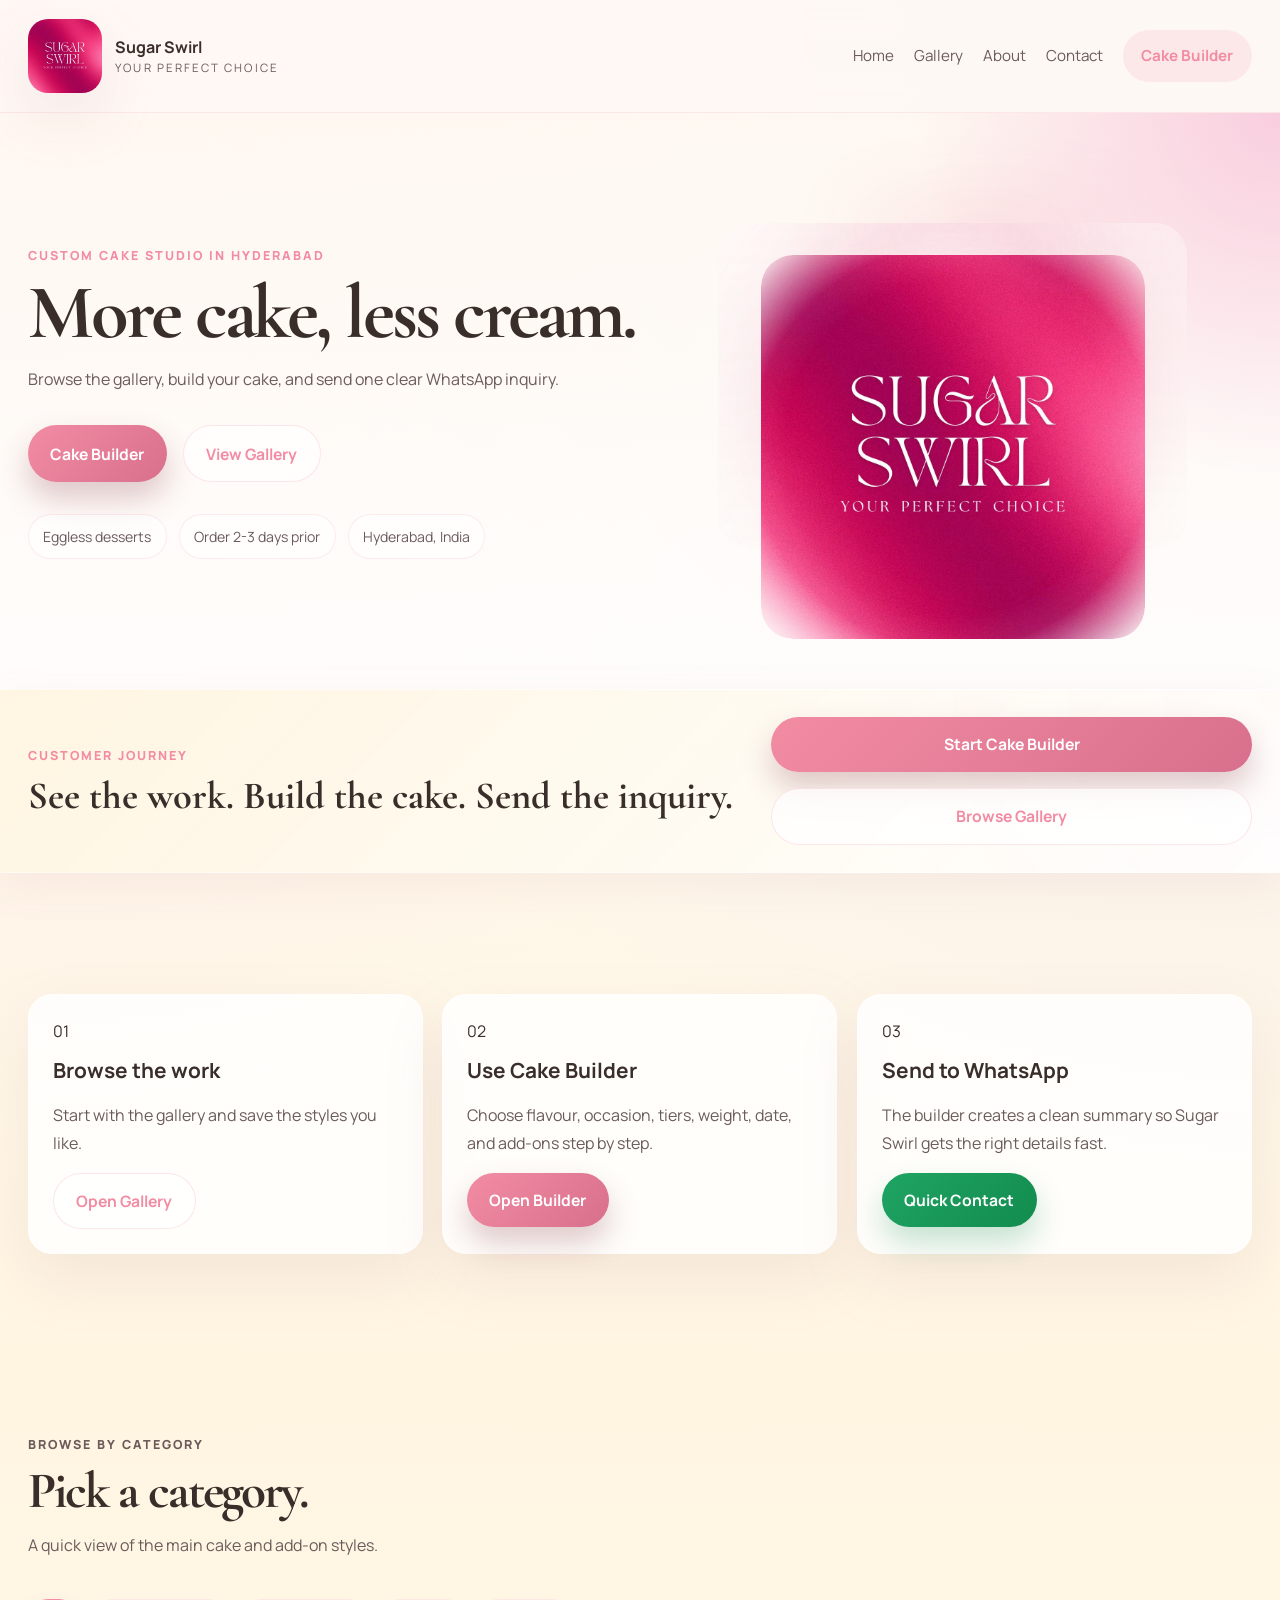
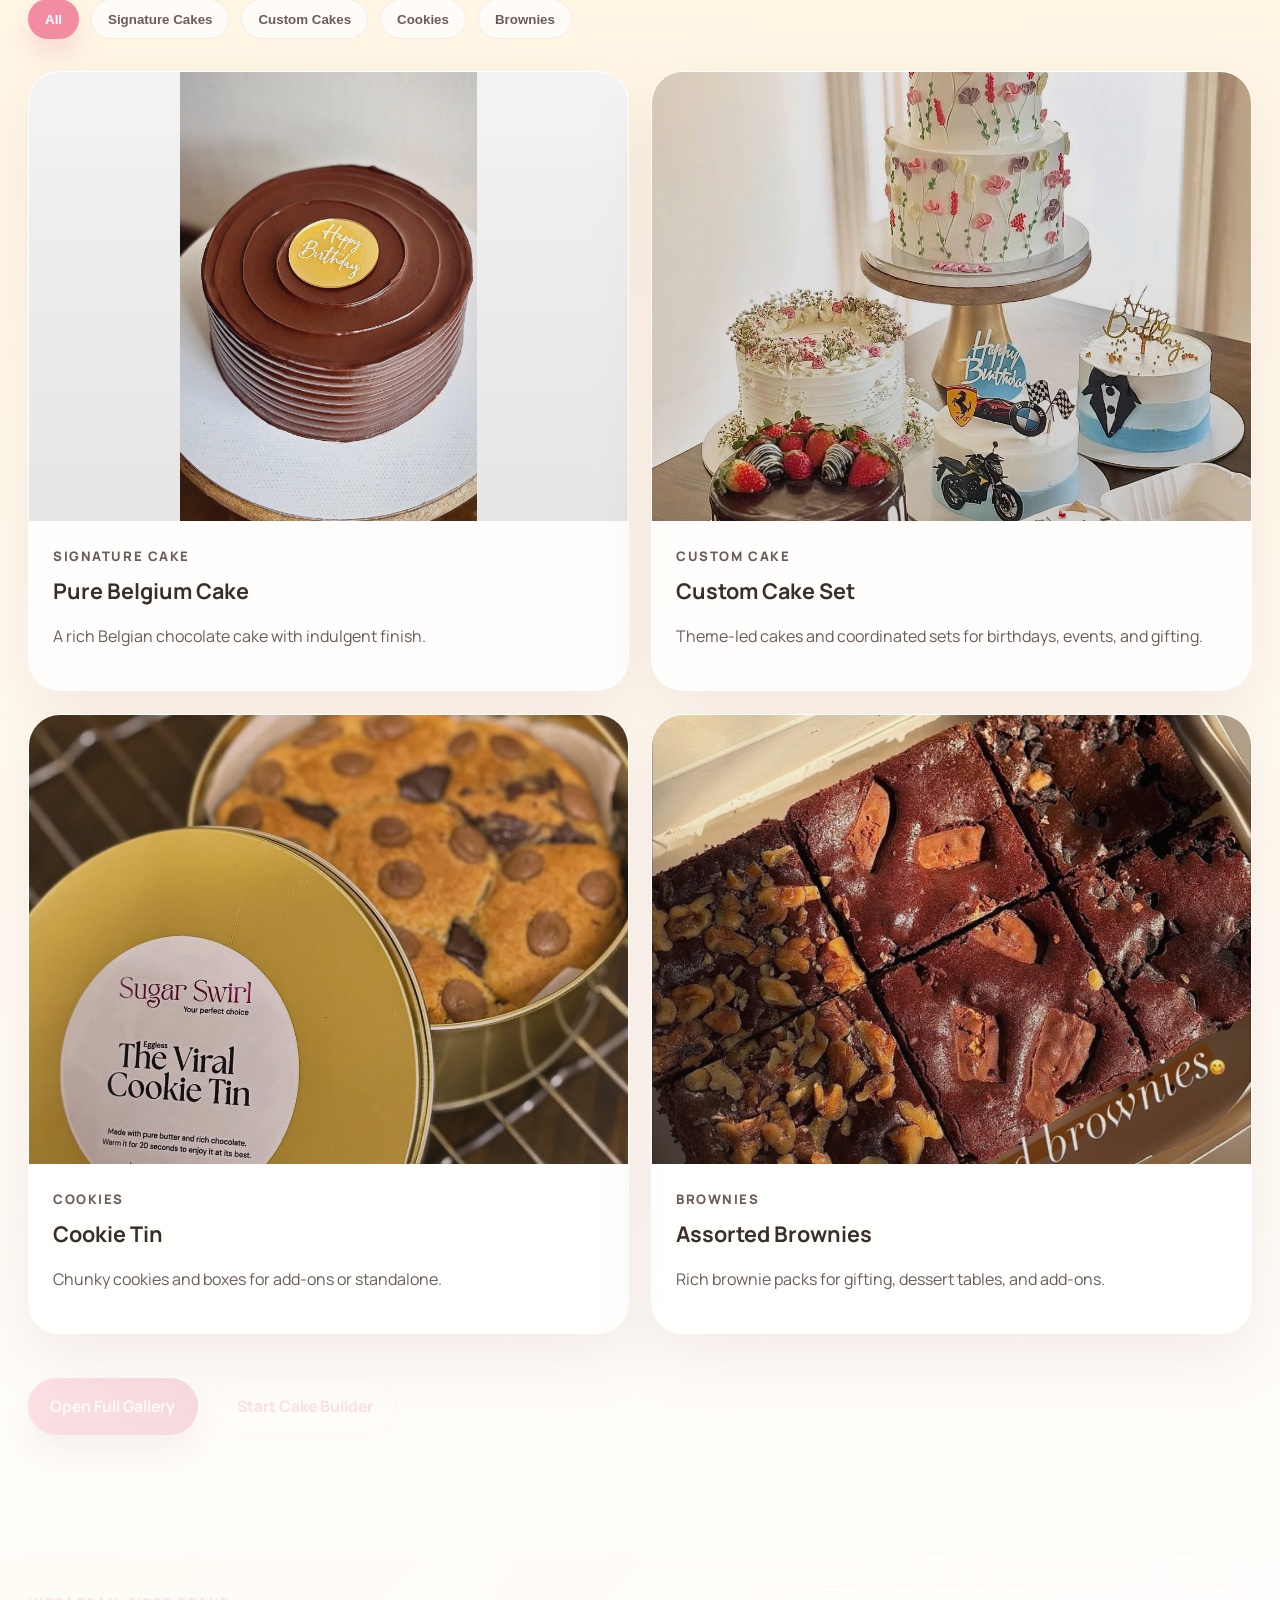
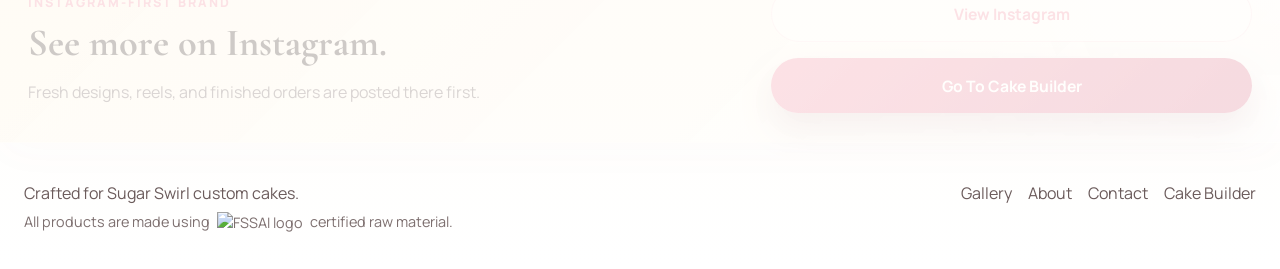
==== commit db2e6b6c: "fifth commit" ====
--- a/index.html
+++ b/index.html
@@ -3,7 +3,10 @@
   <head>
     <meta charset="UTF-8" />
     <meta http-equiv="X-UA-Compatible" content="IE=edge" />
-    <meta name="viewport" content="width=device-width, initial-scale=1.0" />
+    <meta
+      name="viewport"
+      content="width=device-width, initial-scale=1.0, maximum-scale=1.0, user-scalable=no"
+    />
     <meta
       name="description"
       content="Sugar Swirl is a Hyderabad-based custom cake studio by Vinati and Aneri, known for eggless desserts, floral finishes, theme cakes, and elegant celebration cakes."
--- a/styles.css
+++ b/styles.css
@@ -240,7 +240,7 @@
   grid-template-columns: 1.1fr 0.9fr;
   gap: clamp(1.5rem, 3vw, 3.5rem);
   align-items: center;
-  min-height: clamp(42rem, 88svh, 52rem);
+  min-height: clamp(28rem, 64svh, 38rem);
   padding: var(--hero-space-top) max(var(--page-gutter), calc((100% - var(--content)) / 2))
     var(--hero-space-bottom);
   background:
@@ -249,22 +249,22 @@
 }
 
 .hero-copy {
-  align-self: start;
+  align-self: center;
 }
 
 .portfolio-hero {
-  min-height: clamp(28rem, 65svh, 38rem);
+  min-height: clamp(22rem, 52svh, 30rem);
 }
 
 .portfolio-hero.cake-builder-hero {
-  min-height: clamp(12rem, 26vh, 20rem);
-  align-items: start;
+  min-height: clamp(12rem, 22vh, 16rem);
+  align-items: center;
   padding-bottom: 1rem;
 }
 
 .portfolio-hero.cake-builder-hero .hero-copy,
 .portfolio-hero.cake-builder-hero .hero-visual {
-  align-self: start;
+  align-self: center;
 }
 
 .portfolio-hero.cake-builder-hero .scroll-container {
@@ -315,7 +315,7 @@
 }
 
 .portfolio-hero.about-hero {
-  min-height: clamp(36rem, 72vh, 44rem);
+  min-height: clamp(24rem, 54svh, 32rem);
   padding-bottom: 5rem;
 }
 
@@ -552,7 +552,7 @@
 
 .hero-visual {
   position: relative;
-  min-height: clamp(25rem, 42vw, 34rem);
+  min-height: clamp(20rem, 30vw, 26rem);
   overflow: visible;
   animation: floatHero 14s ease-in-out infinite;
 }
@@ -2142,7 +2142,7 @@
   }
 
   .hero {
-    min-height: clamp(44rem, 84vh, 56rem);
+    min-height: clamp(30rem, 60vh, 40rem);
   }
 
   .gallery-scroll {
@@ -2157,9 +2157,70 @@
   }
 
   .hero {
-    grid-template-columns: 1fr 0.88fr;
+    grid-template-columns: 1fr;
     gap: clamp(1.25rem, 2.5vw, 2.4rem);
-    min-height: clamp(34rem, 72vh, 44rem);
+    min-height: auto;
+    justify-items: center;
+    text-align: center;
+  }
+
+  .hero-copy,
+  .section-heading,
+  .builder-heading,
+  .contact-bar,
+  .instagram-copy,
+  .journey-card,
+  .cake-card,
+  .benefit-card,
+  .process-card,
+  .customizer-progress {
+    text-align: center;
+  }
+
+  .hero-copy,
+  .section-heading,
+  .builder-heading,
+  .customizer-progress {
+    margin-left: auto;
+    margin-right: auto;
+  }
+
+  .hero-text,
+  .section-heading p,
+  .brand-notes p,
+  .contact-bar p,
+  .instagram-strip p {
+    max-width: 42rem;
+    margin-left: auto;
+    margin-right: auto;
+  }
+
+  .hero-visual {
+    min-height: clamp(22rem, 42vw, 28rem);
+    width: min(100%, 36rem);
+  }
+
+  .hero-logo-image {
+    width: min(100%, 22rem);
+  }
+
+  .contact-bar-actions,
+  .hero-actions,
+  .instagram-actions {
+    justify-content: center;
+    justify-items: center;
+  }
+
+  .contact-bar,
+  .instagram-strip,
+  .customizer-shell,
+  .cake-card,
+  .journey-card,
+  .benefit-card,
+  .process-card {
+    max-width: 56rem;
+    margin-left: auto;
+    margin-right: auto;
   }
 
   .contact-bar,
@@ -2179,15 +2240,33 @@
   }
 
   .option-grid-four {
-    grid-template-columns: repeat(3, minmax(0, 1fr));
+    grid-template-columns: repeat(2, minmax(0, 1fr));
   }
 
   .gallery-columns {
     grid-template-columns: repeat(2, minmax(0, 1fr));
+    gap: 1rem;
   }
 
   .gallery-scroll {
     height: min(38rem, 66vh);
+  }
+
+  .cake-visual {
+    width: min(100%, 24rem);
+    margin: 1rem auto 0;
+  }
+
+  .option-card {
+    justify-items: center;
+    text-align: center;
+    padding: 1.1rem 1rem;
+  }
+
+  .option-art {
+    width: min(100%, 12.5rem);
+    min-height: 8.75rem;
+    margin: 0 auto;
   }
 }
 
@@ -2209,7 +2288,7 @@
   }
 
   .hero-visual {
-    min-height: clamp(20rem, 54vw, 27rem);
+    min-height: clamp(20rem, 56vw, 27rem);
     order: -1;
   }
 
@@ -2224,6 +2303,15 @@
     display: grid;
     grid-template-columns: repeat(2, minmax(0, 1fr));
     align-items: stretch;
+  }
+
+  .option-art {
+    width: min(100%, 11rem);
+    min-height: 8rem;
+  }
+
+  .cake-visual {
+    width: min(100%, 22rem);
   }
 
   .site-nav {
@@ -2291,12 +2379,37 @@
     gap: 1.25rem;
   }
 
+  .hero-copy,
+  .section-heading,
+  .builder-heading,
+  .contact-bar,
+  .instagram-copy,
+  .journey-card,
+  .cake-card,
+  .benefit-card,
+  .process-card,
+  .customizer-progress,
+  .site-footer,
+  .site-footer > div {
+    text-align: center;
+  }
+
+  .section-heading,
+  .builder-heading,
+  .hero-copy,
+  .customizer-progress {
+    margin-left: auto;
+    margin-right: auto;
+  }
+
   .hero-text,
   .section-heading p,
   .brand-notes p,
   .contact-bar p,
   .instagram-strip p {
-    max-width: 60ch;
+    max-width: 34rem;
+    margin-left: auto;
+    margin-right: auto;
   }
 
   .hero h1,
@@ -2330,10 +2443,14 @@
   .journey-grid,
   .builder-controls,
   .option-grid-three,
-  .option-grid-four,
-  .gallery-columns {
+  .option-grid-four {
     grid-template-columns: 1fr;
     gap: 1rem;
+  }
+
+  .gallery-columns {
+    grid-template-columns: repeat(2, minmax(0, 1fr));
+    gap: 0.8rem;
   }
 
   .contact-bar-actions,
@@ -2372,9 +2489,11 @@
     height: auto;
     overflow: visible;
     mask-image: none;
+    padding-bottom: 4.5rem;
   }
 
   .gallery-column {
+    gap: 0.8rem;
     transform: none !important;
   }
 
@@ -2385,6 +2504,52 @@
 
   .site-footer {
     flex-direction: column;
+  }
+
+  .cake-card,
+  .journey-card,
+  .benefit-card,
+  .process-card,
+  .contact-bar,
+  .instagram-strip,
+  .customizer-shell {
+    max-width: 42rem;
+    margin-left: auto;
+    margin-right: auto;
+  }
+
+  .cake-content {
+    padding: 1.2rem 1.1rem 1.35rem;
+  }
+
+  .cake-visual {
+    width: min(100%, 21rem);
+    margin: 0.95rem auto 0;
+    border-radius: 24px;
+  }
+
+  .option-card {
+    justify-items: center;
+    text-align: center;
+    gap: 0.8rem;
+  }
+
+  .option-art {
+    width: min(100%, 12rem);
+    min-height: 8.4rem;
+    margin: 0 auto;
+    border-radius: 20px;
+  }
+
+  .builder-input-card,
+  .builder-input-shell,
+  .summary-card {
+    text-align: center;
+  }
+
+  .builder-input-card input,
+  .builder-input-card textarea {
+    text-align: center;
   }
 }
 
@@ -2422,7 +2587,7 @@
   .hero h1,
   .section-heading h2,
   .order-copy h2 {
-    font-size: clamp(1.8rem, 5vw, 3rem) !important;
+    font-size: clamp(1.55rem, 8vw, 2.4rem) !important;
   }
 
   .hero,
@@ -2430,7 +2595,7 @@
   .contact-bar,
   .instagram-strip,
   .portfolio-hero {
-    padding: 1rem 0.5rem;
+    padding: 0.9rem 0.5rem;
   }
 
   .hero {
@@ -2461,8 +2626,8 @@
 
   .hero-text,
   .section-heading p {
-    font-size: 0.9rem;
-    line-height: 1.5;
+    font-size: 0.88rem;
+    line-height: 1.45;
   }
 
   .hero-actions,
@@ -2510,15 +2675,16 @@
   .journey-card,
   .benefit-card,
   .process-card {
-    padding: 1rem;
+    padding: 0.9rem;
   }
 
   .cake-visual {
-    height: 10rem;
+    width: min(100%, 18.5rem);
+    height: auto;
   }
 
   .option-card {
-    padding: 0.9rem;
+    padding: 1rem 0.95rem;
   }
 
   .option-grid-three,
@@ -2527,16 +2693,18 @@
   }
 
   .option-card h3 {
-    font-size: 1rem;
+    font-size: 0.98rem;
     margin: 0.5rem 0 0.2rem;
   }
 
   .option-card p {
-    font-size: 0.8rem;
+    font-size: 0.78rem;
+    line-height: 1.45;
   }
 
   .option-art {
-    height: 4rem;
+    width: min(100%, 10.5rem);
+    min-height: 7rem;
   }
 
   .builder-heading {
@@ -2544,11 +2712,23 @@
   }
 
   .builder-heading h2 {
-    font-size: 1.3rem;
+    font-size: 1.55rem;
   }
 
   .builder-heading p {
     font-size: 0.85rem;
+  }
+
+  .gallery-columns {
+    gap: 0.55rem;
+  }
+
+  .gallery-column {
+    gap: 0.55rem;
+  }
+
+  .gallery-card {
+    border-radius: 22px;
   }
 
   .builder-input-card,
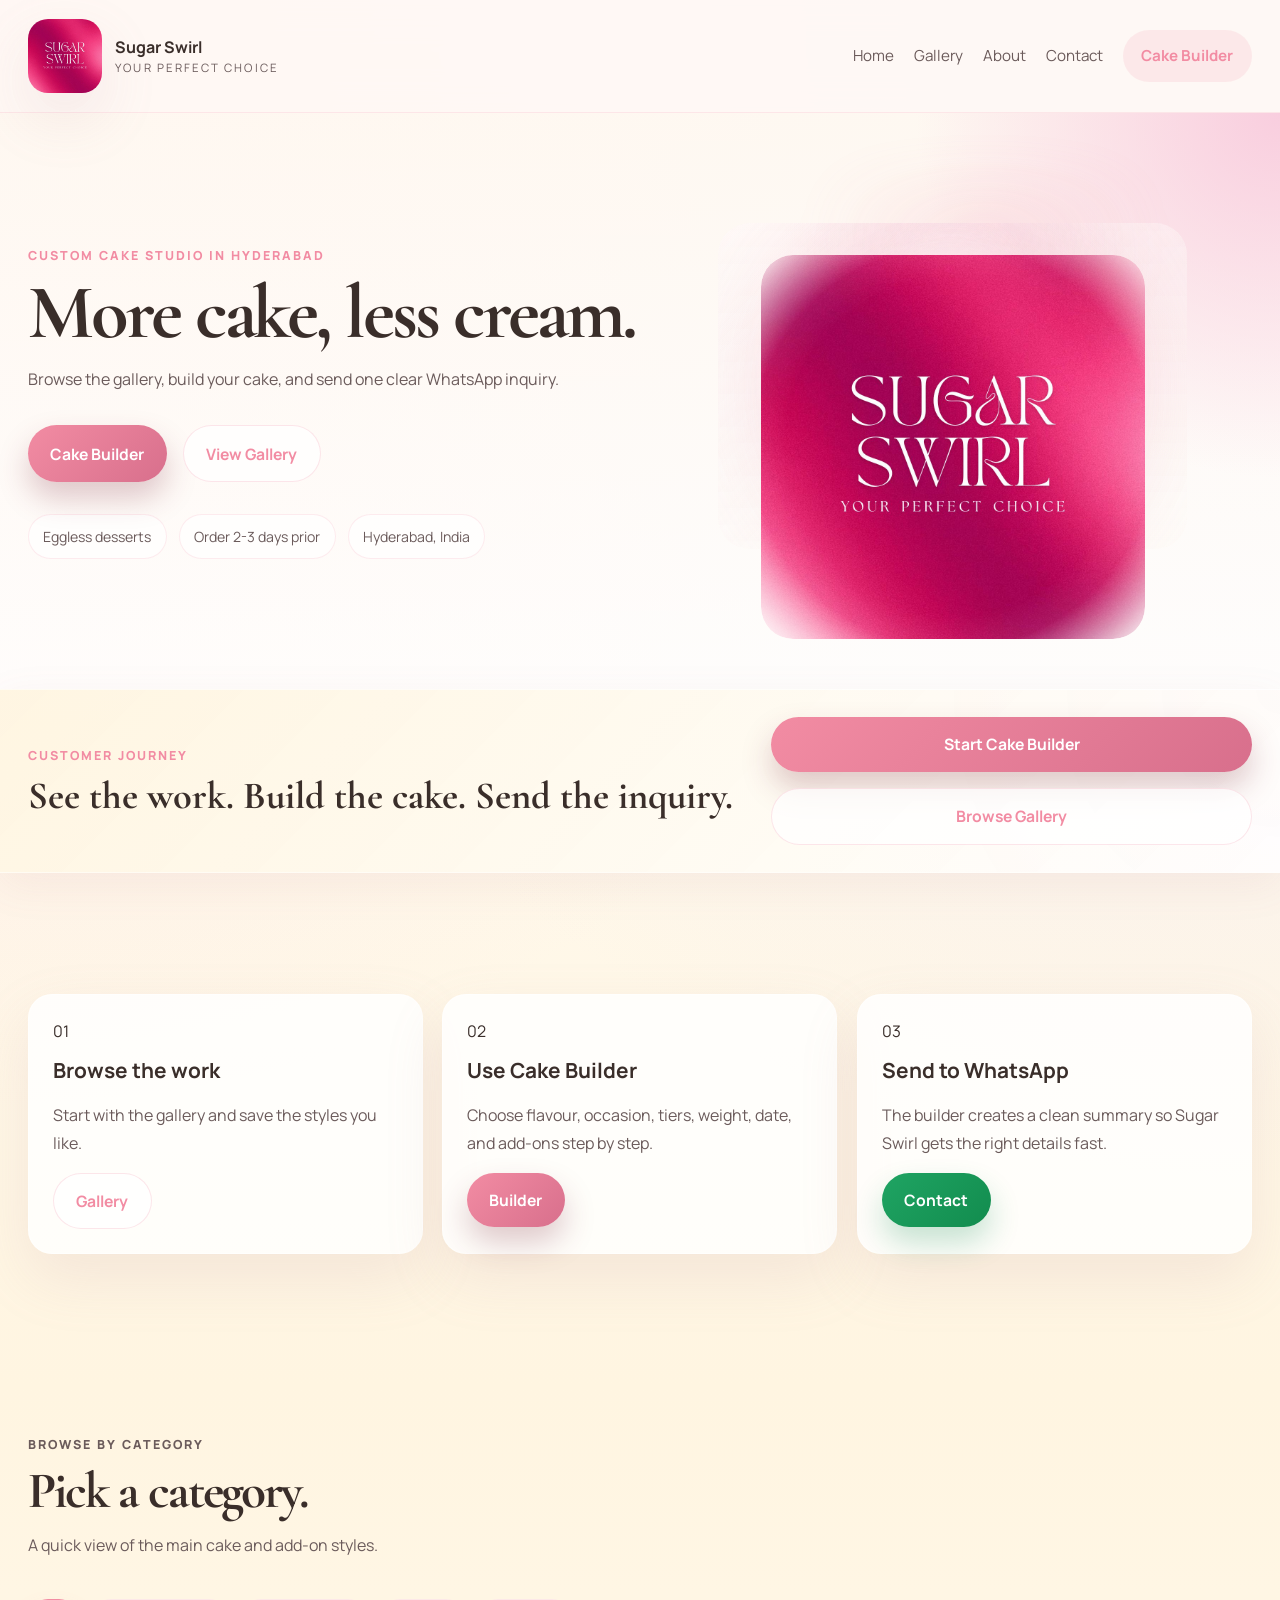
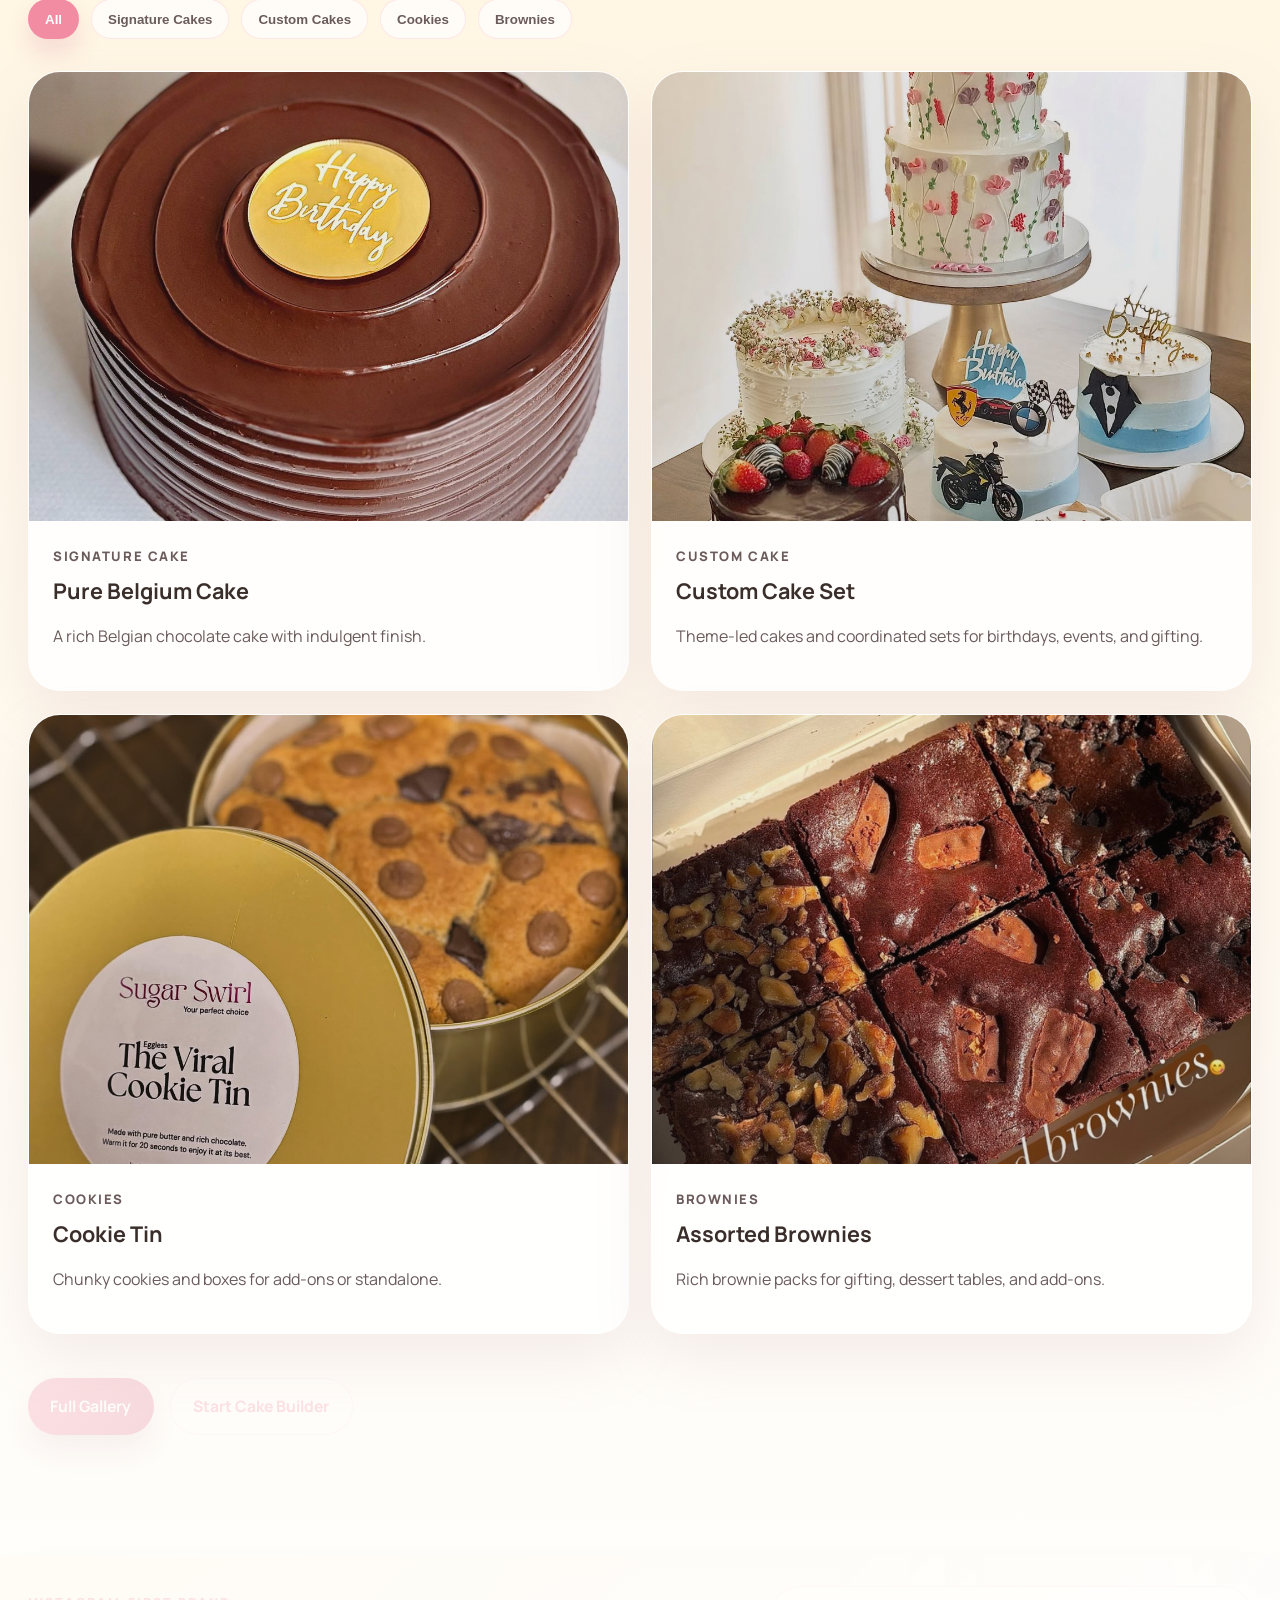
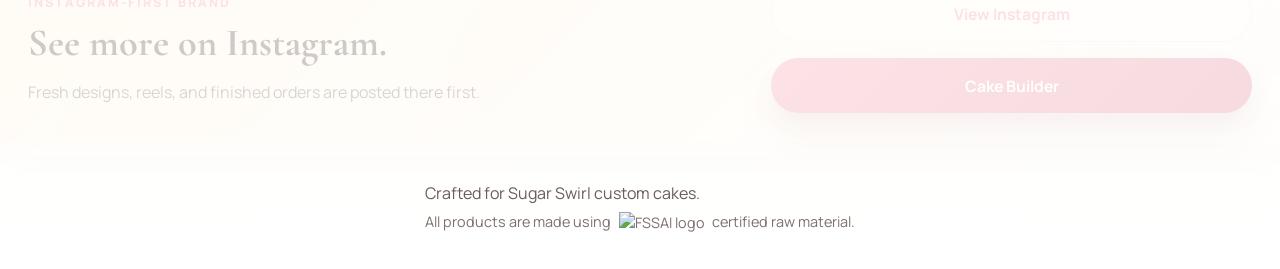
==== commit c58e0fc3: "tenth commit" ====
--- a/index.html
+++ b/index.html
@@ -18,7 +18,7 @@
       href="https://fonts.googleapis.com/css2?family=Cormorant+Garamond:wght@500;600;700&family=Manrope:wght@400;500;600;700;800&display=swap"
       rel="stylesheet"
     />
-    <link rel="stylesheet" href="styles.css" />
+    <link rel="stylesheet" href="styles.css?v=20260410b" />
   </head>
   <body>
     <div class="page-shell">
@@ -91,19 +91,19 @@
             <span>01</span>
             <h3>Browse the work</h3>
             <p>Start with the gallery and save the styles you like.</p>
-            <a class="secondary-button" href="portfolio.html">Open Gallery</a>
+            <a class="secondary-button" href="portfolio.html">Gallery</a>
           </article>
           <article class="journey-card reveal">
             <span>02</span>
             <h3>Use Cake Builder</h3>
             <p>Choose flavour, occasion, tiers, weight, date, and add-ons step by step.</p>
-            <a class="primary-button" href="customize.html">Open Builder</a>
+            <a class="primary-button" href="customize.html">Builder</a>
           </article>
           <article class="journey-card reveal">
             <span>03</span>
             <h3>Send to WhatsApp</h3>
             <p>The builder creates a clean summary so Sugar Swirl gets the right details fast.</p>
-            <a class="whatsapp-button" href="contact.html">Quick Contact</a>
+            <a class="whatsapp-button" href="contact.html">Contact</a>
           </article>
         </section>
 
@@ -163,7 +163,7 @@
           </div>
 
           <div class="hero-actions reveal">
-            <a class="primary-button" href="portfolio.html">Open Full Gallery</a>
+            <a class="primary-button" href="portfolio.html">Full Gallery</a>
             <a class="secondary-button" href="customize.html">Start Cake Builder</a>
           </div>
         </section>
@@ -182,7 +182,7 @@
               rel="noreferrer"
               >View Instagram</a
             >
-            <a class="primary-button" href="customize.html">Go To Cake Builder</a>
+            <a class="primary-button" href="customize.html">Cake Builder</a>
           </div>
         </section>
       </main>
@@ -200,15 +200,9 @@
             certified raw material.
           </p>
         </div>
-        <div class="footer-links">
-          <a href="portfolio.html">Gallery</a>
-          <a href="about.html">About</a>
-          <a href="contact.html">Contact</a>
-          <a href="customize.html">Cake Builder</a>
-        </div>
       </footer>
     </div>
 
-    <script src="script.js"></script>
+    <script src="script.js?v=20260410b"></script>
   </body>
 </html>
--- a/styles.css
+++ b/styles.css
@@ -444,6 +444,7 @@
   display: inline-flex;
   align-items: center;
   justify-content: center;
+  gap: 0.55rem;
   min-height: 3.4rem;
   padding: 0.95rem 1.4rem;
   border-radius: 999px;
@@ -548,6 +549,30 @@
   border: 1px solid rgba(242, 140, 163, 0.16);
   color: var(--muted);
   font-size: 0.88rem;
+}
+
+.inline-icon {
+  display: inline-flex;
+  align-items: center;
+  justify-content: center;
+  width: 1.2rem;
+  height: 1.2rem;
+  margin-right: 0.28rem;
+  border-radius: 50%;
+  background: rgba(242, 140, 163, 0.16);
+  color: var(--primary);
+  font-size: 0.72rem;
+  vertical-align: middle;
+}
+
+.button-icon {
+  display: inline-flex;
+  align-items: center;
+  justify-content: center;
+  width: 1.2rem;
+  height: 1.2rem;
+  font-size: 0.9rem;
+  line-height: 1;
 }
 
 .hero-visual {
@@ -1219,7 +1244,7 @@
   background-image:
     linear-gradient(180deg, rgba(58, 46, 42, 0.06), rgba(58, 46, 42, 0.12)),
     url("assets/Signature.jpeg");
-  background-size: cover, contain;
+  background-size: cover, cover;
   background-position: center, center;
   background-repeat: no-repeat, no-repeat;
   background-color: rgba(255, 255, 255, 0.85);
@@ -1461,6 +1486,11 @@
   margin: 0;
 }
 
+.site-footer > div {
+  margin-left: auto;
+  margin-right: auto;
+}
+
 .footer-note {
   margin-top: 0.35rem !important;
   font-size: 0.9rem;
@@ -1521,6 +1551,18 @@
 .journey-card span,
 .builder-step .eyebrow {
   display: inline-flex;
+}
+
+.journey-icon {
+  width: 2.75rem;
+  height: 2.75rem;
+  align-items: center;
+  justify-content: center;
+  border-radius: 50%;
+  background: rgba(242, 140, 163, 0.14);
+  color: var(--primary);
+  font-size: 1.15rem;
+  margin-bottom: 0.35rem;
 }
 
 .journey-card h3 {
@@ -2314,6 +2356,11 @@
     width: min(100%, 22rem);
   }
 
+  .scroll-container,
+  .gallery-audio-toggle {
+    display: none;
+  }
+
   .site-nav {
     position: fixed;
     inset: 5.6rem 1rem auto;
@@ -2451,6 +2498,22 @@
   .gallery-columns {
     grid-template-columns: repeat(2, minmax(0, 1fr));
     gap: 0.8rem;
+    align-items: start;
+  }
+
+  .gallery-columns.gallery-columns-mobile {
+    display: block;
+    column-count: 2;
+    column-gap: 0.8rem;
+  }
+
+  .gallery-columns.gallery-columns-mobile > .gallery-card {
+    display: inline-block;
+    width: 100%;
+    margin: 0 0 0.8rem;
+    break-inside: avoid;
+    -webkit-column-break-inside: avoid;
+    page-break-inside: avoid;
   }
 
   .contact-bar-actions,
@@ -2495,11 +2558,6 @@
   .gallery-column {
     gap: 0.8rem;
     transform: none !important;
-  }
-
-  .gallery-audio-toggle {
-    right: 0.75rem;
-    bottom: 0.75rem;
   }
 
   .site-footer {
@@ -2723,6 +2781,14 @@
     gap: 0.55rem;
   }
 
+  .gallery-columns.gallery-columns-mobile {
+    column-gap: 0.55rem;
+  }
+
+  .gallery-columns.gallery-columns-mobile > .gallery-card {
+    margin-bottom: 0.55rem;
+  }
+
   .gallery-column {
     gap: 0.55rem;
   }
